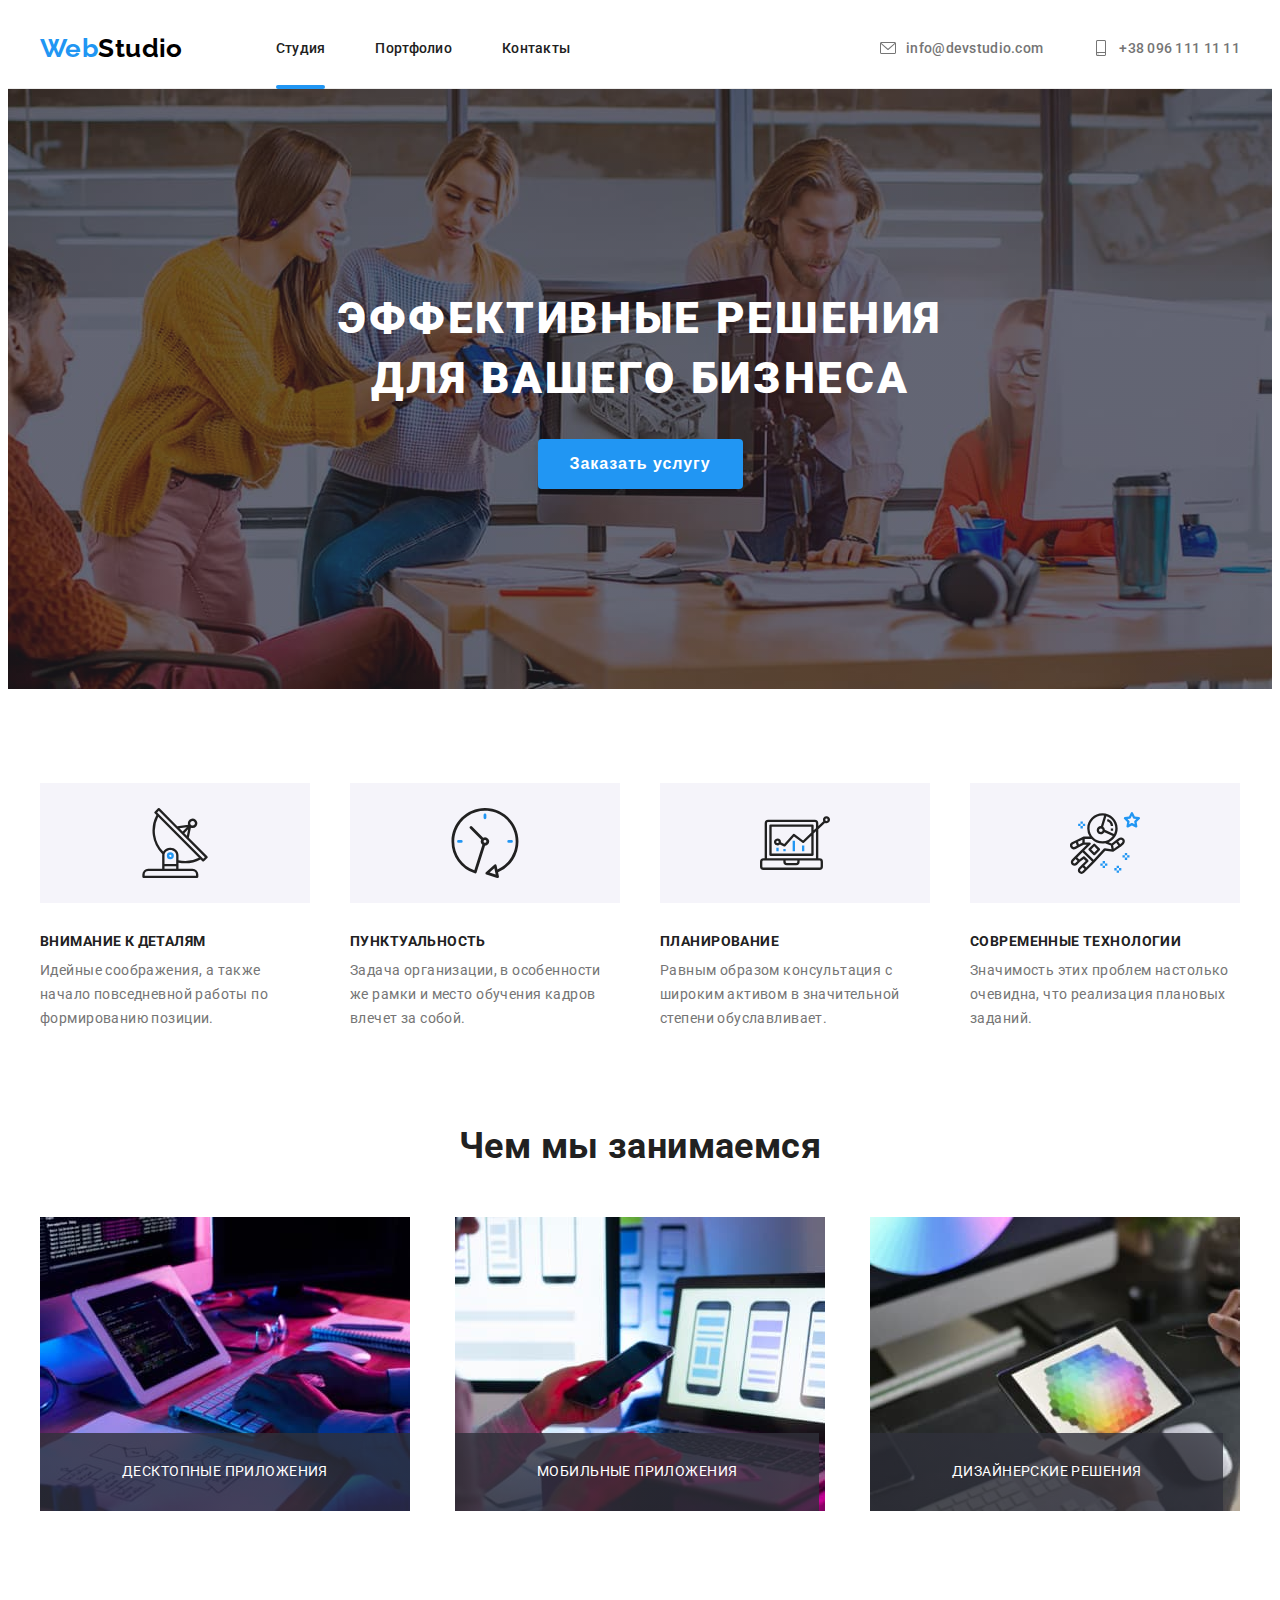
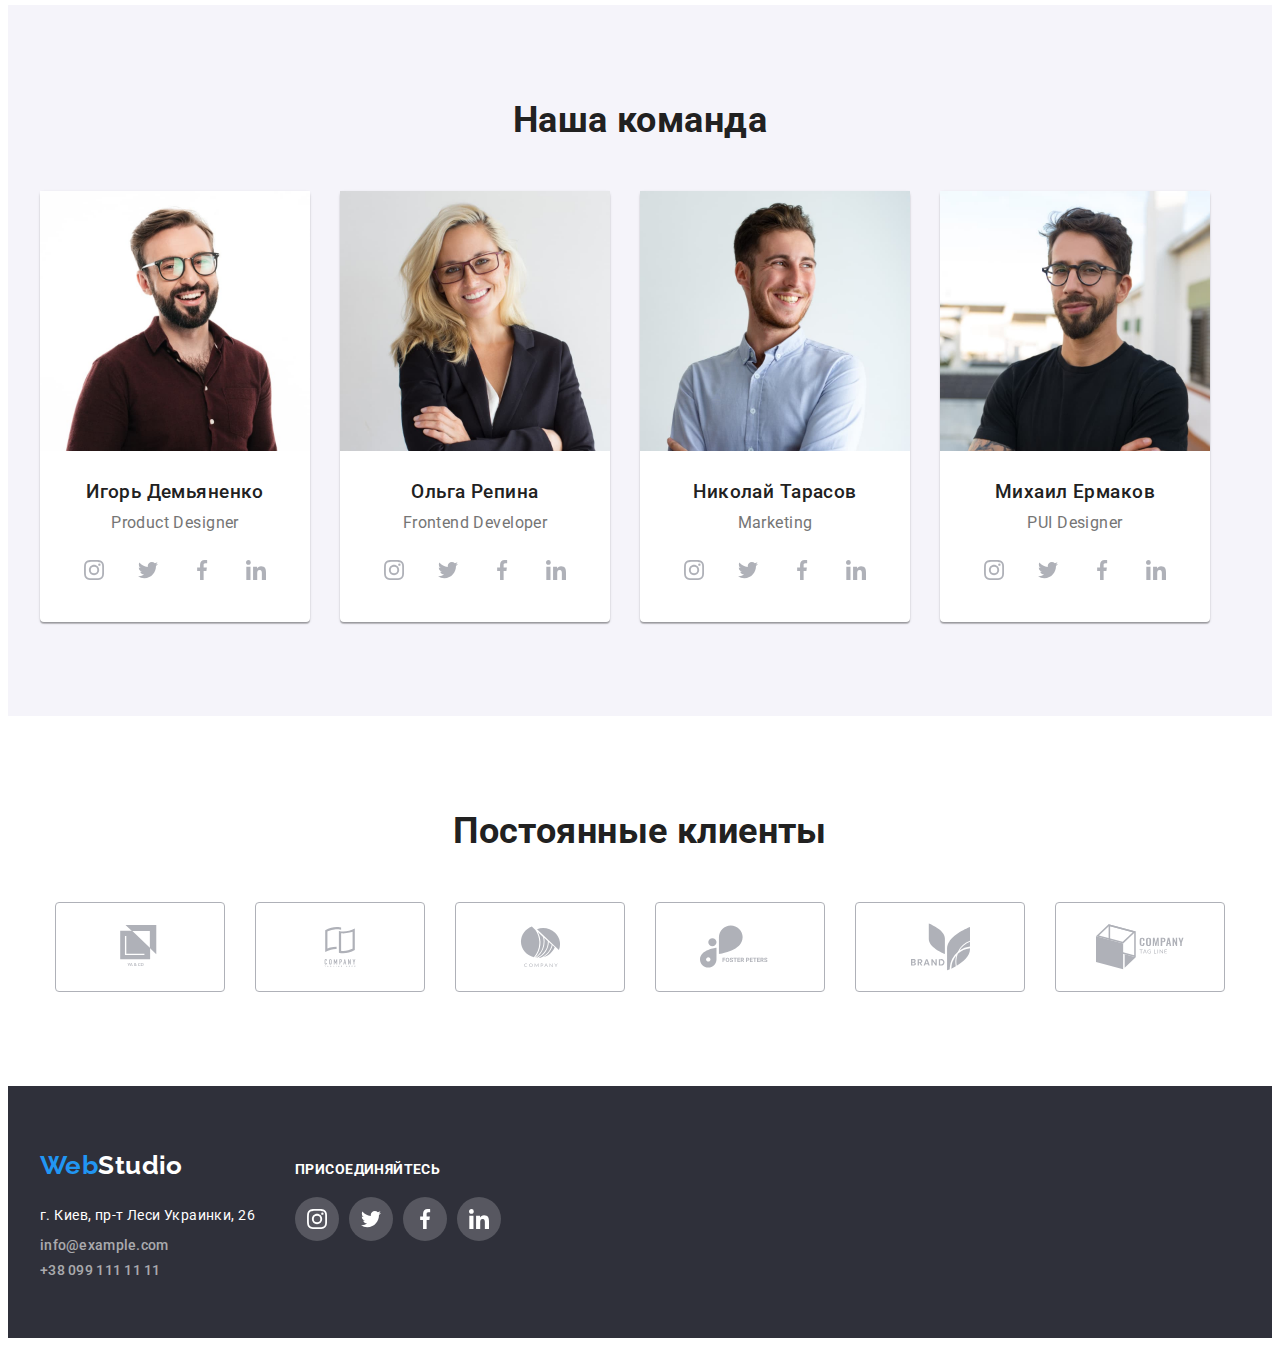
==== index.html @ acebe958 "добавление дз5" ====
<!DOCTYPE html>
<html lang="ru">
  <head>
    <meta charset="UTF-8" />
    <meta http-equiv="X-UA-Compatible" content="IE=edge" />
    <meta name="viewport" content="width=device-width, initial-scale=1.0" />
    <title>Студия</title>
    <link rel="preconnect" href="https://fonts.gstatic.com" />
    <link
      rel="stylesheet"
      href="https://cdnjs.cloudflare.com/ajax/libs/modern-normalize/1.0.0/modern-normalize.min.css"
      integrity="sha512-ISS7cAi1PEhQ8jnbJpJZMd29NlhNj4AWYyLOSp2CE/CsHxTCu+r+t0D2yoJudVrd0/8fTVPUVDzY5Tvli75u/g=="
      crossorigin="anonymous"
    />
    <link
      href="https://fonts.googleapis.com/css2?family=Raleway:wght@700&family=Roboto:wght@400;500;700;900&display=swap"
      rel="stylesheet"
    />
    <link rel="stylesheet" href="./css/styles.css" />
  </head>
  <body>
    <!--Шапка сайта-->
    <header class="header">
      <div class="container">
        <nav class="navigation">
          <a class="logo link" href="./index.html"
            ><span class="first-part-logo">Web</span
            ><span class="second-part-logo">Studio</span></a
          >
          <ul class="site-nav list-no-style">
            <li class="item">
              <a class="current link" href="./index.html">Студия</a>
            </li>
            <li class="item">
              <a class="link" href="./portfolio.html">Портфолио</a>
            </li>
            <li class="item"><a class="link" href="#">Контакты</a></li>
          </ul>
        </nav>
        <ul class="list-no-style contacts">
          <li class="item">
            <a class="link-contacts link" href="mailto:info@devstudio.com">
              <svg class="contacts-icon" width="16" height="16">
                <use href="./images/icons.svg#icon-envelope"></use>
              </svg>
              info@devstudio.com</a
            >
          </li>
          <li class="item">
            <a class="link-contacts link" href="tel:+380961111111">
              <svg class="contacts-icon" width="16" height="16">
                <use href="./images/icons.svg#icon-smartphone"></use>
              </svg>
              +38 096 111 11 11</a
            >
          </li>
        </ul>
      </div>
    </header>

    <!--Основной контент-->
    <main>
      <!--Герой-->
      <section class="hero">
        <div class="overlay">
          <h1 class="hero-title">
            Эффективные решения<br />
            для вашего бизнеса
          </h1>
          <button
            type="button"
            class="button primary btn-order"
            data-modal-open
          >
            Заказать услугу
          </button>
        </div>
      </section>

      <!--Преимущества-->
      <section class="section">
        <div class="container">
          <h2 class="section-title" hidden>Наши преимущества</h2>
          <ul class="advantage-list list-no-style">
            <li class="advantage">
              <div class="advantage-icon">
                <svg width="70" height="70">
                  <use href="./images/icons.svg#icon-antenna"></use>
                </svg>
              </div>
              <h3 class="title">Внимание к деталям</h3>
              <p>
                Идейные соображения, а также начало повседневной работы по
                формированию позиции.
              </p>
            </li>
            <li class="advantage">
              <div class="advantage-icon">
                <svg width="70" height="70">
                  <use href="./images/icons.svg#icon-clock"></use>
                </svg>
              </div>
              <h3 class="title">Пунктуальность</h3>
              <p>
                Задача организации, в особенности же рамки и место обучения
                кадров влечет за собой.
              </p>
            </li>
            <li class="advantage">
              <div class="advantage-icon">
                <svg width="70" height="70">
                  <use href="./images/icons.svg#icon-diagram"></use>
                </svg>
              </div>
              <h3 class="title">Планирование</h3>
              <p>
                Равным образом консультация с широким активом в значительной
                степени обуславливает.
              </p>
            </li>
            <li class="advantage">
              <div class="advantage-icon">
                <svg width="70" height="70">
                  <use href="./images/icons.svg#icon-astronaut"></use>
                </svg>
              </div>
              <h3 class="title">Современные технологии</h3>
              <p>
                Значимость этих проблем настолько очевидна, что реализация
                плановых заданий.
              </p>
            </li>
          </ul>
        </div>
      </section>

      <!--Род занятий-->
      <section class="section no-padding">
        <div class="container">
          <h2 class="section-title">Чем мы занимаемся</h2>
          <ul class="list-no-style work-list">
            <li class="item">
              <img
                class="work-example"
                src="./images/main/img-html.jpg"
                alt="Создание html"
                width="370"
              />
              <div class="work-label">
                <p>Десктопные приложения</p>
              </div>
            </li>
            <li class="item">
              <img
                class="work-example"
                src="./images/main/img-css.jpg"
                alt="Добавление css"
                width="370"
              />
              <div class="work-label">
                <p>Мобильные приложения</p>
              </div>
            </li>
            <li class="item">
              <img
                class="work-example"
                src="./images/main/img-design.jpg"
                alt="Подбор индивидуального дизайна"
                width="370"
              />
              <div class="work-label">
                <p>Дизайнерские решения</p>
              </div>
            </li>
          </ul>
        </div>
      </section>

      <!--Команда-->
      <section class="section team">
        <div class="container">
          <h2 class="section-title">Наша команда</h2>
          <ul class="team-list list-no-style">
            <li class="element">
              <img
                class="photo"
                src="./images/main/product-designer.jpg"
                alt="Фото Игоря Демьяненко"
                width="270"
              />
              <div class="text">
                <h3 class="title">Игорь Демьяненко</h3>
                <p class="about">Product Designer</p>
                <ul class="list-no-style social-list">
                  <li class="item">
                    <a class="social-link" href="https://instagram.com">
                      <svg class="social-icon" width="20" height="20">
                        <use href="./images/icons.svg#icon-instagram"></use>
                      </svg>
                    </a>
                  </li>
                  <li class="item">
                    <a class="social-link" href="https://twitter.com">
                      <svg class="social-icon" width="20" height="20">
                        <use href="./images/icons.svg#icon-twitter"></use>
                      </svg>
                    </a>
                  </li>
                  <li class="item">
                    <a class="social-link" href="https://facebook.com">
                      <svg class="social-icon" width="20" height="20">
                        <use href="./images/icons.svg#icon-facebook"></use>
                      </svg>
                    </a>
                  </li>
                  <li class="item">
                    <a class="social-link" href="https://linkedin.com">
                      <svg class="social-icon" width="20" height="20">
                        <use href="./images/icons.svg#icon-linkedin"></use>
                      </svg>
                    </a>
                  </li>
                </ul>
              </div>
            </li>
            <li class="element">
              <img
                class="photo"
                src="./images/main/frontend-developer.jpg"
                alt="Фото Ольги Репиной"
                width="270"
              />
              <div class="text">
                <h3 class="title">Ольга Репина</h3>
                <p class="about">Frontend Developer</p>
                <ul class="list-no-style social-list">
                  <li class="item">
                    <a class="social-link" href="https://instagram.com">
                      <svg class="social-icon" width="20" height="20">
                        <use href="./images/icons.svg#icon-instagram"></use>
                      </svg>
                    </a>
                  </li>
                  <li class="item">
                    <a class="social-link" href="https://twitter.com">
                      <svg class="social-icon" width="20" height="20">
                        <use href="./images/icons.svg#icon-twitter"></use>
                      </svg>
                    </a>
                  </li>
                  <li class="item">
                    <a class="social-link" href="https://facebook.com">
                      <svg class="social-icon" width="20" height="20">
                        <use href="./images/icons.svg#icon-facebook"></use>
                      </svg>
                    </a>
                  </li>
                  <li class="item">
                    <a class="social-link" href="https://linkedin.com">
                      <svg class="social-icon" width="20" height="20">
                        <use href="./images/icons.svg#icon-linkedin"></use>
                      </svg>
                    </a>
                  </li>
                </ul>
              </div>
            </li>
            <li class="element">
              <img
                class="photo"
                src="./images/main/marketing.jpg"
                alt="Фото Николая Тарасова"
                width="270"
              />
              <div class="text">
                <h3 class="title">Николай Тарасов</h3>
                <p class="about">Marketing</p>
                <ul class="list-no-style social-list">
                  <li class="item">
                    <a class="social-link" href="https://instagram.com">
                      <svg class="social-icon" width="20" height="20">
                        <use href="./images/icons.svg#icon-instagram"></use>
                      </svg>
                    </a>
                  </li>
                  <li class="item">
                    <a class="social-link" href="https://twitter.com">
                      <svg class="social-icon" width="20" height="20">
                        <use href="./images/icons.svg#icon-twitter"></use>
                      </svg>
                    </a>
                  </li>
                  <li class="item">
                    <a class="social-link" href="https://facebook.com">
                      <svg class="social-icon" width="20" height="20">
                        <use href="./images/icons.svg#icon-facebook"></use>
                      </svg>
                    </a>
                  </li>
                  <li class="item">
                    <a class="social-link" href="https://linkedin.com">
                      <svg class="social-icon" width="20" height="20">
                        <use href="./images/icons.svg#icon-linkedin"></use>
                      </svg>
                    </a>
                  </li>
                </ul>
              </div>
            </li>
            <li class="element">
              <img
                class="photo"
                src="./images/main/pui-designer.jpg"
                alt="Фото Михаила Ермакова"
                width="270"
              />
              <div class="text">
                <h3 class="title">Михаил Ермаков</h3>
                <p class="about">PUI Designer</p>
                <ul class="list-no-style social-list">
                  <li class="item">
                    <a class="social-link" href="https://instagram.com">
                      <svg class="social-icon" width="20" height="20">
                        <use href="./images/icons.svg#icon-instagram"></use>
                      </svg>
                    </a>
                  </li>
                  <li class="item">
                    <a class="social-link" href="https://twitter.com">
                      <svg class="social-icon" width="20" height="20">
                        <use href="./images/icons.svg#icon-twitter"></use>
                      </svg>
                    </a>
                  </li>
                  <li class="item">
                    <a class="social-link" href="https://facebook.com">
                      <svg class="social-icon" width="20" height="20">
                        <use href="./images/icons.svg#icon-facebook"></use>
                      </svg>
                    </a>
                  </li>
                  <li class="item">
                    <a class="social-link" href="https://linkedin.com">
                      <svg class="social-icon" width="20" height="20">
                        <use href="./images/icons.svg#icon-linkedin"></use>
                      </svg>
                    </a>
                  </li>
                </ul>
              </div>
            </li>
          </ul>
        </div>
      </section>

      <!-- Постоянные клиенты -->
      <section class="section">
        <div class="container">
          <h2 class="section-title">Постоянные клиенты</h2>
          <ul class="list-no-style clients-list">
            <li class="item">
              <a class="clients-link" href="#">
                <svg class="clients-icon" width="44">
                  <use href="./images/icons.svg#icon-logo-company-1"></use>
                </svg>
              </a>
            </li>
            <li class="item">
              <a class="clients-link" href="#">
                <svg class="clients-icon" width="40">
                  <use href="./images/icons.svg#icon-logo-company-2"></use>
                </svg>
              </a>
            </li>
            <li class="item">
              <a class="clients-link" href="#">
                <svg class="clients-icon" width="41">
                  <use href="./images/icons.svg#icon-logo-company-3"></use>
                </svg>
              </a>
            </li>
            <li class="item">
              <a class="clients-link" href="#">
                <svg class="clients-icon" width="80">
                  <use href="./images/icons.svg#icon-logo-company-4"></use>
                </svg>
              </a>
            </li>
            <li class="item">
              <a class="clients-link" href="#">
                <svg class="clients-icon" width="59">
                  <use href="./images/icons.svg#icon-logo-company-5"></use>
                </svg>
              </a>
            </li>
            <li class="item">
              <a class="clients-link" href="#">
                <svg class="clients-icon" width="88">
                  <use href="./images/icons.svg#icon-logo-company-6"></use>
                </svg>
              </a>
            </li>
          </ul>
        </div>
      </section>
    </main>

    <!--Подвал-->
    <footer class="footer">
      <div class="container">
        <div class="footer-left-block">
          <a class="logo link" href="./index.html"
            ><span class="first-part-logo">Web</span
            ><span class="second-part-logo">Studio</span></a
          >
          <address class="footer-address">
            <p class="item">г. Киев, пр-т Леси Украинки, 26</p>
            <a class="link-contacts link item" href="mailto:info@example.com"
              >info@example.com</a
            >
            <a class="link-contacts link item" href="tel:+380991111111"
              >+38 099 111 11 11</a
            >
          </address>
        </div>
        <div class="footer-right-block">
          <h2 class="title">Присоединяйтесь</h2>
          <ul class="list-no-style social-list">
            <li class="item">
              <a class="social-link" href="instagram.com">
                <svg class="social-icon" width="20" height="20">
                  <use href="./images/icons.svg#icon-instagram"></use>
                </svg>
              </a>
            </li>
            <li class="item">
              <a class="social-link" href="twitter.com">
                <svg class="social-icon" width="20" height="20">
                  <use href="./images/icons.svg#icon-twitter"></use>
                </svg>
              </a>
            </li>
            <li class="item">
              <a class="social-link" href="facebook.com">
                <svg class="social-icon" width="20" height="20">
                  <use href="./images/icons.svg#icon-facebook"></use>
                </svg>
              </a>
            </li>
            <li class="item">
              <a class="social-link" href="linkedin.com">
                <svg class="social-icon" width="20" height="20">
                  <use href="./images/icons.svg#icon-linkedin"></use>
                </svg>
              </a>
            </li>
          </ul>
        </div>
      </div>
    </footer>
    <div class="backdrop is-hidden" data-modal>
      <div class="modal">
        <button type="button" class="close" data-modal-close>
          <svg width="11" height="11">
            <use href="./images/icons.svg#icon-close"></use>
          </svg>
        </button>
      </div>
    </div>
    <script src="./js/modal.js"></script>
  </body>
</html>
---- css/styles.css ----
:root {
  --primary-bg-color: #ffffff;
  --secondary-bg-color: #f5f4fa;
  --bg-color-footer: #2f303a;
  --primary-text-color: #757575;
  --title-text-color: #212121;
  --accent-color: #2196f3;
  --text-color-on-dark: #ffffff;
  --header-border-color: #ececec;
  --border-color: #eeeeee;
  --card-set-gap: 30px;
  --icon-color: #afb1b8;
  --icon-background-color-footer: rgba (255, 255, 255, 0.1);
  --shadow-cards: 0px 2px 1px rgba(0, 0, 0, 0.2),
    0px 1px 1px rgba(0, 0, 0, 0.14), 0px 1px 3px rgba(0, 0, 0, 0.12);
  --shadow-cards-element: 0px 1px 1px rgba(0, 0, 0, 0.12),
    0px 4px 4px rgba(0, 0, 0, 0.06), 1px 4px 6px rgba(0, 0, 0, 0.16);
  --accent-overlay-color: rgba(33, 150, 243, 0.9);
  --shadow-button: 0px 3px 1px rgba(0, 0, 0, 0.1),
    0px 1px 2px rgba(0, 0, 0, 0.08), 0px 2px 2px rgba(0, 0, 0, 0.12);

  --shadow-button-order: 0px 4px 4px rgba(0, 0, 0, 0.15);
}

body {
  background-color: var(--primary-bg-color);
  color: var(--primary-text-color);
  font-family: Roboto, Oxygen, Ubuntu, Cantarell, 'Open Sans', 'Helvetica Neue',
    sans-serif;
  font-size: 14px;
  line-height: 1.71;
  letter-spacing: 0.03em;
}
h1,
h2,
h3,
h4,
h5,
h6,
p {
  margin-top: 0px;
  margin-bottom: 0px;
}
/* Components */

/* Container */
.container {
  width: 1200px;
  padding-left: 15px;
  padding-right: 15px;
  margin: 0 auto;
}
/* /Container */

/* LOGO */
.logo {
  font-family: Raleway;
  font-weight: 700;
  font-size: 26px;
  line-height: 1.476;
}
.first-part-logo {
  color: var(--accent-color);
}
.second-part-logo {
  color: #000000;
}
/* /LOGO */

/* LIST */
.list-no-style {
  list-style: none;
  padding: 0;
  margin: 0;
}

/* /LIST */

/* LINK */
.link {
  color: currentColor;
  text-decoration: none;
}
/* /LINK */

/* BUTTONS */
.button {
  background-color: var(--secondary-bg-color);
  color: var(--title-text-color);
  cursor: pointer;
  text-align: center;
  border: transparent;
  border-radius: 4px;
}

.primary {
  font-weight: bold;
  font-size: 16px;
  line-height: 1.875;
  /* display: flex;
    align-items: center; */
  letter-spacing: 0.06em;
  background-color: var(--accent-color);
  color: var(--text-color-on-dark);
  padding: 10px 32px;
}

.secondary {
  letter-spacing: 0.03em;
  background-color: var(--secondary-bg-color);
  color: var(--title-text-color);
  padding: 6px 22px;
}
/* /BUTTONS */

/* /Components */

/* Основной цвет текста #757575 */
/* Вторичный цвет текста черный #212121 */
/* Цвет выделения синий #2196F3 */
/* Дополнительный цвет текста белый #FFFFFF */
/* Вторичный цвет фона #F5F4FA */

/* Header */
.header {
  border-bottom: 1px solid var(--header-border-color);
}
.header .container {
  display: flex;
  align-items: center;
}
.navigation {
  display: flex;
  align-items: center;
}
.header .logo {
  margin-right: 93px;
}

.site-nav {
  display: flex;
}

.site-nav .item:not(:last-child) {
  margin-right: 50px;
}

.site-nav .link {
  padding-top: 32px;
  padding-bottom: 32px;
  display: block;
  font-weight: 500;
  font-size: 14px;
  line-height: 1.143;
  letter-spacing: 0.02em;
  color: var(--title-text-color);
  transition: color 250ms cubic-bezier(0.4, 0, 0.2, 1);
}

.site-nav .link:hover,
.site-nav .link:focus {
  color: var(--accent-color);
}
/* .site-nav .link.current {
  color: var(--accent-color);
} */

.site-nav .item {
  display: flex;
}

.current.link {
  display: flex;
  position: relative;
}

.current.link::after {
  content: '';
  position: absolute;
  bottom: -1px;
  height: 4px;
  width: 100%;
  background-color: var(--accent-color);
  border-radius: 2px;
}

.link-contacts {
  font-weight: 500;
  font-size: 14px;
  line-height: 1.143;
  letter-spacing: 0.02em;
  color: currentColor;
}

.link-contacts {
  display: flex;
  align-items: center;
  transition: color 250ms cubic-bezier(0.4, 0, 0.2, 1);
}

.contacts-icon {
  margin-right: 10px;
  fill: currentColor;
}

.link-contacts:hover,
.link-contacts:focus {
  color: var(--accent-color);
}

.header .contacts {
  margin-left: auto;
}
.header .contacts {
  display: flex;
}

.contacts .item + .item {
  margin-left: 50px;
}

.link-contacts .link {
  display: flex;
}
.contacts-icon {
  display: flex;
  flex-direction: row;
}
/* /Header */

/* Main */

/* Hero */
.hero {
  text-align: center;
}
.hero-title {
  font-weight: 900;
  font-size: 44px;
  line-height: 1.36;
  letter-spacing: 0.06em;
  text-transform: uppercase;
  color: var(--text-color-on-dark);
  margin-top: 0px;
  margin-bottom: 30px;
}

.overlay {
  background-color: var(--bg-color-footer);
  box-sizing: border-box;
  background-image: linear-gradient(
      to right,
      rgba(47, 48, 58, 0.4),
      rgba(47, 48, 58, 0.4)
    ),
    url(../images/bg-hero.jpg);
  background-repeat: no-repeat;
  background-size: cover;
  background-position: center;
  height: 600px;
  max-width: 1600px;
  margin-left: auto;
  margin-right: auto;
  padding-top: 200px;
  padding-bottom: 200px;
}
/* /Hero */

/* section */
.section {
  padding-top: 94px;
  padding-bottom: 94px;
}

.section.no-padding {
  padding-top: 0;
}
.section-title {
  font-weight: bold;
  font-size: 36px;
  line-height: 1.167;
  text-align: center;
  color: var(--title-text-color);
  margin-bottom: 50px;
}
/* /section */

/* advantage */
.advantage-list {
  display: flex;
  justify-content: space-between;
}
.advantage-list .title {
  font-weight: bold;
  font-size: 14px;
  line-height: 1.143;
  text-transform: uppercase;
  color: var(--title-text-color);
  margin-bottom: 10px;
}

.advantage {
  width: 270px;
}
.advantage:not(:last-child) {
  margin-right: 30px;
}

/* .advantage::before {

 
  min-height: 110px;

  margin-bottom: 10px;

}
*/
.advantage-icon {
  display: flex;
  background-color: var(--secondary-bg-color);
  align-items: center;
  justify-content: center;
  width: 270px;
  height: 120px;

  margin-bottom: 30px;
}

/* /advantage */

/* Work */
.work-list {
  display: flex;
  justify-content: space-between;
}

.work-list .item {
  position: relative;
}

.work-example {
  display: block;
}

.work-label {
  position: absolute;
  bottom: 0%;
  display: block;
  text-align: center;
  align-items: center;
  padding: 27px 82px;
  background-image: linear-gradient(
    to right,
    rgba(47, 48, 58, 0.8),
    rgba(47, 48, 58, 0.8)
  );
  color: var(--text-color-on-dark);
  text-transform: uppercase;
}

/* /Work */

/* Team */
.team {
  background-color: var(--secondary-bg-color);
}
.team-list {
  font-size: 16px;
  line-height: 1.188;
  text-align: center;
  display: flex;
}

.team-list .title {
  font-weight: 500;
  color: var(--title-text-color);
  margin-bottom: 10px;
}
.team-list .text {
  padding-top: 30px;
  padding-bottom: 30px;
  padding-left: 32px;
  padding-right: 32px;
}
.team-list .element {
  width: 270px;
  border-radius: 4px;
  box-shadow: var(--shadow-cards);
}
.team-list .element:not(:last-child) {
  margin-right: 30px;
}

.text .about {
  margin-bottom: 16px;
}

.social-list {
  display: flex;
  text-align: center;
}
.social-list .item {
  display: flex;
  /* height: 44px;
  width: 44px; */
  align-items: center;
  justify-content: center;
  border-radius: 50%;
}

.social-list .item:not(:last-child) {
  margin-right: 10px;
}

.social-list .social-link {
  display: flex;
  height: 44px;
  width: 44px;
  align-items: center;
  justify-content: center;
  border-radius: 50%;
  background-color: inherit;
  transition: background-color 250ms cubic-bezier(0.4, 0, 0.2, 1);
}

.social-list .social-link:hover,
.social-list .social-link:focus {
  background-color: var(--accent-color);
}

.social-icon {
  fill: var(--icon-color);
  transition: fill 250ms cubic-bezier(0.4, 0, 0.2, 1);
}

.team-list .social-link:hover .social-icon,
.team-list .social-link:focus .social-icon {
  fill: var(--text-color-on-dark);
}

/* /Team */

/* Clients */
.clients-list {
  display: flex;
  justify-content: center;
}
.clients-list .item {
  display: flex;
  border: 1px solid var(--icon-color);
  box-sizing: border-box;
  border-radius: 4px;
  width: 170px;
  height: 90px;
  transition: 250ms cubic-bezier(0.4, 0, 0.2, 1);
}

.clients-list .item:not(:last-child) {
  margin-right: 30px;
}

.clients-list .clients-link {
  display: flex;
  width: 100%;
  align-items: center;
  justify-content: center;
}

.clients-icon {
  fill: var(--icon-color);
  transition: fill 250ms cubic-bezier(0.4, 0, 0.2, 1);
}

.clients-list .clients-link:hover,
.clients-list .clients-link:focus {
  border: 1px solid var(--accent-color);
}

.clients-list .clients-link:hover .clients-icon,
.clients-list .clients-link:focus .clients-icon {
  fill: var(--accent-color);
}

/* /Clients */

/* Buttons */
.btn-order {
  font-weight: 700;
  box-shadow: var(--shadow-button-order);
}

.filters .btn:not(:last-child) {
  margin-right: 8px;
}

.btn .btn-filters {
  font-weight: 500;
  background-color: var(--secondary-bg-color);
  color: var(--title-text-color);
  box-shadow: none;
  transition: background-color 250ms cubic-bezier(0.4, 0, 0.2, 1),
    color 250ms cubic-bezier(0.4, 0, 0.2, 1),
    box-shadow 250ms cubic-bezier(0.4, 0, 0.2, 1);
}

.filters {
  display: flex;
  justify-content: center;
  margin-bottom: 50px;
}

.btn .btn-filters:hover,
.btn .btn-filters:focus {
  background-color: var(--accent-color);
  color: var(--text-color-on-dark);
  box-shadow: var(--shadow-button);
}
/* /Buttons */

/* Elements */
.element {
  background-color: var(--primary-bg-color);
}
.element .photo {
  display: block;
}
/* /Elements */

/* Cards */
.cards-list {
  font-size: 16px;
  line-height: 1.188;
  display: flex;
  flex-wrap: wrap;
  margin-left: calc(-1 * var(--card-set-gap));
  margin-top: calc(-1 * var(--card-set-gap));
}
.cards-list .element {
  flex-basis: calc(100% / 3 - 30px);
  margin-left: var(--card-set-gap);
  margin-top: var(--card-set-gap);
  transition: box-shadow 250ms cubic-bezier(0.4, 0, 0.2, 1);
}

.cards-list .element:hover {
  box-shadow: var(--shadow-cards-element);
}

.cards-list .title {
  font-weight: bold;
  font-size: 18px;
  line-height: 2;
  letter-spacing: 0.06em;
  color: var(--title-text-color);
  margin-bottom: 4px;
}
.cards-list .text {
  padding-top: 20px;
  padding-bottom: 20px;
  padding-right: 24px;
  padding-left: 24px;
  border: 1px solid var(--border-color);
  border-top: none;
}

.thumb {
  position: relative;
  overflow: hidden;
}

.overlay-cards {
  display: flex;
  position: absolute;
  opacity: 0;
  top: 0;
  left: 0;
  transform: translateY(100%);
  height: 100%;
  width: 100%;
  background-color: var(--accent-overlay-color);
  padding-left: 25px;
  padding-right: 25px;
  align-items: center;
  transition: transform 250ms cubic-bezier(0.4, 0, 0.2, 1);
}

.cards-list .element:hover .overlay-cards {
  transform: translateY(0);
  opacity: 1;
}

.overlay-text {
  color: var(--text-color-on-dark);
  font-size: 18px;
  line-height: 1.56;
  letter-spacing: 0.03em;
}

/* /Cards */

/* /Main */

/* Footer */

.footer {
  background-color: var(--bg-color-footer);
  padding-top: 60px;
  padding-bottom: 60px;
}

.footer .container {
  display: flex;
  align-items: baseline;
}

.footer-left-block {
  margin-right: 40px;
}

.footer .logo {
  display: block;
  margin-bottom: 20px;
}
.footer-address {
  font-size: 14px;
  font-style: normal;
  line-height: 1.714;
  color: var(--text-color-on-dark);

  display: flex;
  flex-direction: column;
}
.footer-address .link-contacts {
  color: rgba(255, 255, 255, 0.6);
  transition: color 250ms cubic-bezier(0.4, 0, 0.2, 1);
}

.footer-address .item:not(:last-child) {
  margin-bottom: 9px;
}

.footer-address .link-contacts:hover,
.footer-address .link-contacts:focus {
  color: var(--accent-color);
}
.footer .second-part-logo {
  color: var(--text-color-on-dark);
}

.footer-right-block {
  text-align: center;
}
.footer-right-block .title {
  color: var(--text-color-on-dark);
  color: var(--text-color-on-dark);
  font-weight: bold;
  font-size: 14px;
  line-height: 1.143;
  text-transform: uppercase;
  margin-bottom: 20px;
  text-align: left;
}

.footer-right-block .item {
  border-radius: 50%;
  background-color: rgba(255, 255, 255, 0.1);
  background-repeat: no-repeat;
  background-position: center;
  background-size: 20px;
  transition: background-color 250ms cubic-bezier(0.4, 0, 0.2, 1);
}

.footer-right-block .social-link:hover,
.footer-right-block .social-link:focus {
  background-color: var(--accent-color);
}
.footer .social-icon {
  fill: var(--text-color-on-dark);
}

/* /Footer */

/* -------------------------------------------- */

.is-hidden {
  visibility: hidden;
  opacity: 0;
  pointer-events: none;
}
/* 
.is-hidden .backdrop {
  opacity: 0;
} */

.backdrop {
  /* visibility: visible; */
  position: fixed;
  top: 0;
  bottom: 0;
  background: rgba(0, 0, 0, 0.2);
  width: 100%;
  height: 100%;
  opacity: 1;
  transition: opacity 250ms cubic-bezier(0.4, 0, 0.2, 1);
  transition: visibility 250ms cubic-bezier(0.4, 0, 0.2, 1);
}

.is-hidden .modal {
  transform: scale(0.5);
  opacity: 0;
}

.modal {
  transform: scale(1);
  transition: transform 250ms cubic-bezier(0.4, 0, 0.2, 1),
    opacity 250ms cubic-bezier(0.4, 0, 0.2, 1);
  opacity: 1;
  position: absolute;
  top: 50%;
  left: 50%;
  transform: translate(-50%, -50%);
  width: 528px;
  height: 581px;
  background-color: var(--primary-bg-color);
  box-shadow: 0px 1px 3px rgba(0, 0, 0, 0.12), 0px 1px 1px rgba(0, 0, 0, 0.14),
    0px 2px 1px rgba(0, 0, 0, 0.2);
  border-radius: 4px;
}

.close {
  position: absolute;
  top: 8px;
  right: 8px;
  display: flex;
  align-items: center;
  justify-content: center;
  height: 30px;
  width: 30px;
  background: #ffffff;
  border: 1px solid rgba(0, 0, 0, 0.1);
  box-sizing: border-box;
  border-radius: 15px;
  cursor: pointer;
}
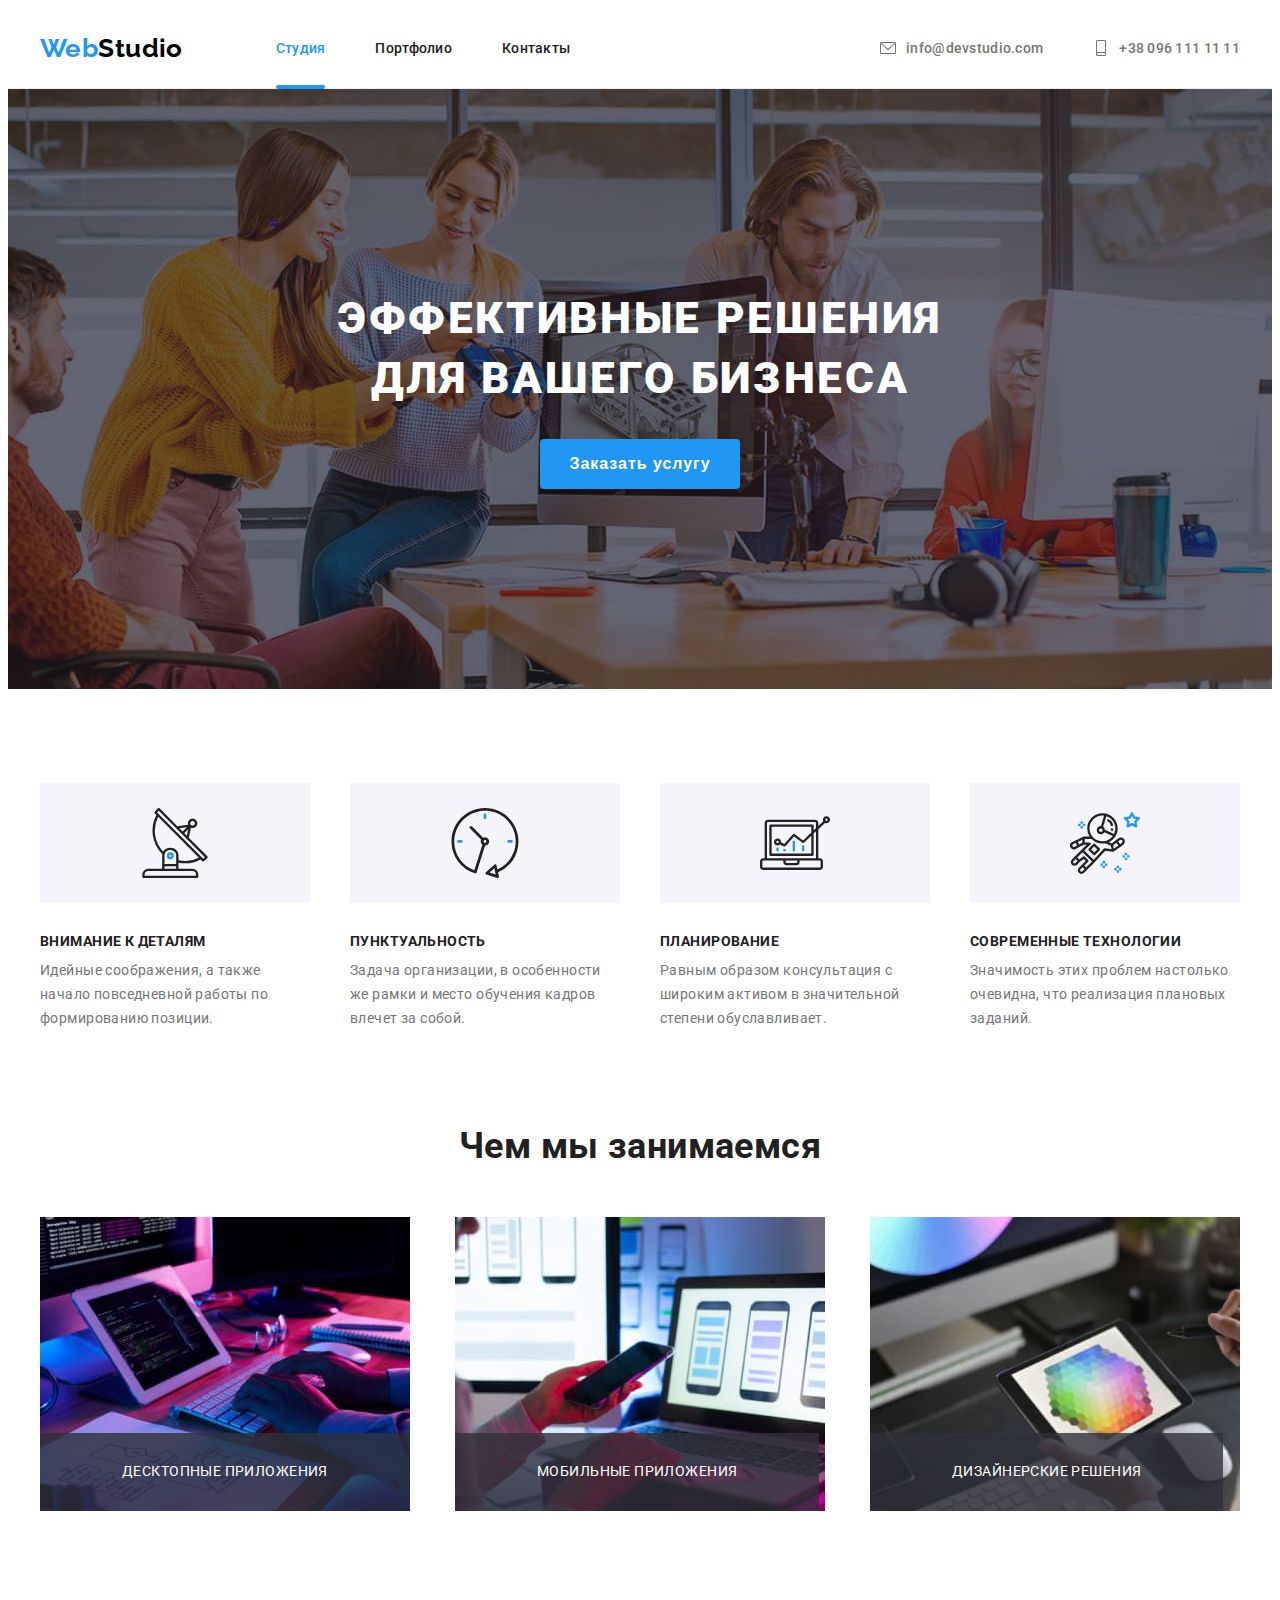
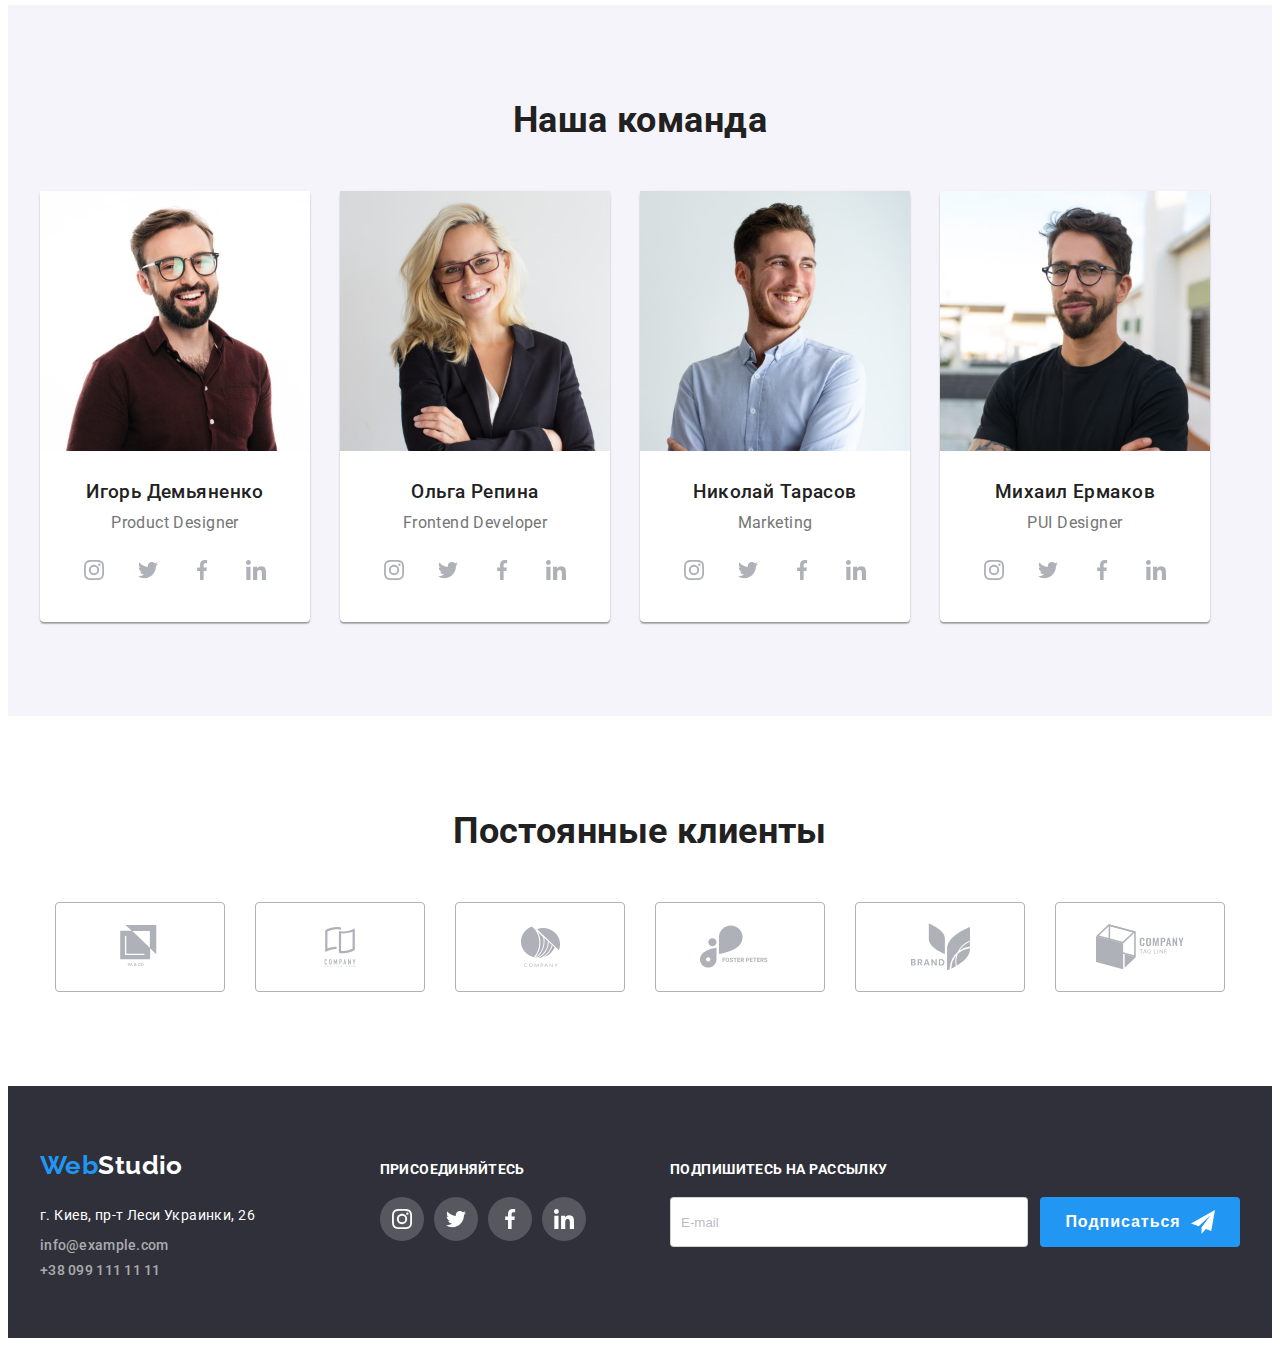
==== commit bafff51c: "доделал 6дз" ====
--- a/index.html
+++ b/index.html
@@ -69,7 +69,7 @@
           </h1>
           <button
             type="button"
-            class="button primary btn-order"
+            class="button primary btn-center"
             data-modal-open
           >
             Заказать услугу
@@ -456,12 +456,112 @@
             </li>
           </ul>
         </div>
+        <form class="js-speaker-form form-send">
+          <div class="form-field">
+            <label for="send" class="form-label title"
+              >Подпишитесь на рассылку</label
+            >
+            <input
+              type="email"
+              class="form-input"
+              name="send"
+              id="send"
+              placeholder="E-mail"
+            />
+          </div>
+  
+          <button type="submit" class="button primary">
+            <span class="btn-send-text">Подписаться</span>
+            <svg width="24" height="24">
+              <use href="./images/icons.svg#icon-send"></use>
+            </svg>
+          </button>
       </div>
+
+      </form>
     </footer>
     <div class="backdrop is-hidden" data-modal>
       <div class="modal">
+        <!-- ------------------------------- -->
+        <form class="form js-speaker-form">
+          <h1 class="form-title">Оставьте свои данные, мы вам перезвоним</h1>
+          <div class="form-field">
+            <label for="name" class="form-label">Имя</label>
+            <input class="form-input" type="text" name="name" id="name" />
+            <div class="icon-form">
+              <svg width="12" height="12">
+                <use href="./images/icons.svg#icon-person"></use>
+              </svg>
+            </div>
+          </div>
+
+          <div class="form-field">
+            <label for="tel" class="form-label">Телефон</label>
+            <input class="form-input" type="tel" name="tel" id="tel" />
+            <div class="icon-form">
+              <svg width="12" height="12">
+                <use href="./images/icons.svg#icon-phone"></use>
+              </svg>
+            </div>
+          </div>
+
+          <div class="form-field">
+            <label for="mail" class="form-label">Почта</label>
+            <input class="form-input" type="email" name="mail" id="mail" />
+            <div class="icon-form">
+              <svg width="12" height="12">
+                <use href="./images/icons.svg#icon-letter"></use>
+              </svg>
+            </div>
+          </div>
+
+          <div class="form-field">
+            <label for="comment">Комментарий</label>
+            <textarea class="form-textarea"
+              name="comment"
+              id="comment"
+              rows="8"
+              placeholder="Введите текст"
+            ></textarea>
+          </div>
+
+          <div class="form-field agree layer2">
+            <input class="agree-input" type="checkbox" name="policy" id="policy" />
+            <label class="text-label" for="policy"
+              >Соглашаюсь с рассылкой и принимаю
+              <a class="modal-link" href="#"
+                >Условия договора</a
+              ></label
+            >
+            <div class="icon-disagree">
+              <svg width="16" height="15">
+                <use href="./images/icons.svg#icon-select-place"></use>
+              </svg>
+            </div>
+
+            <div class="icon-agree">
+              <svg width="16" height="15">
+                <use href="./images/icons.svg#icon-select-place-inverse"></use>
+              </svg>
+            </div>
+
+            <div class="icon-agree">
+              <svg width="11" height="8">
+                <use href="./images/icons.svg#icon-select"></use>
+              </svg>
+            </div>
+
+          </div>
+
+          <button class="button primary btn-center" type="submit">Отправить</button>
+          
+        </form>
+        <!-- -------------------------------- -->
+
+        <!-- ------------------------------- -->
+
         <button type="button" class="close" data-modal-close>
-          <svg width="11" height="11">
+          <svg class="icon-close" width="11" height="11">
             <use href="./images/icons.svg#icon-close"></use>
           </svg>
         </button>
--- a/css/styles.css
+++ b/css/styles.css
@@ -20,6 +20,7 @@
     0px 1px 2px rgba(0, 0, 0, 0.08), 0px 2px 2px rgba(0, 0, 0, 0.12);
 
   --shadow-button-order: 0px 4px 4px rgba(0, 0, 0, 0.15);
+  --input-textarea-border: rgba(33, 33, 33, 0.2);
 }
 
 body {
@@ -102,7 +103,12 @@
   letter-spacing: 0.06em;
   background-color: var(--accent-color);
   color: var(--text-color-on-dark);
-  padding: 10px 32px;
+  /* padding: 10px 32px; */
+  justify-content: center;
+  display: flex;
+  align-items: center;
+  width: 200px;
+  height: 50px;
 }
 
 .secondary {
@@ -161,9 +167,9 @@
 .site-nav .link:focus {
   color: var(--accent-color);
 }
-/* .site-nav .link.current {
+.site-nav .link.current {
   color: var(--accent-color);
-} */
+}
 
 .site-nav .item {
   display: flex;
@@ -447,23 +453,27 @@
 }
 .clients-list .item {
   display: flex;
+  /* border: 1px solid var(--icon-color);
+  box-sizing: border-box;
+  border-radius: 4px; */
+  width: 170px;
+  height: 90px;
+  /* transition: 250ms cubic-bezier(0.4, 0, 0.2, 1); */
+}
+
+.clients-list .item:not(:last-child) {
+  margin-right: 30px;
+}
+
+.clients-list .clients-link {
+  display: flex;
+  width: 100%;
+  align-items: center;
+  justify-content: center;
   border: 1px solid var(--icon-color);
   box-sizing: border-box;
   border-radius: 4px;
-  width: 170px;
-  height: 90px;
   transition: 250ms cubic-bezier(0.4, 0, 0.2, 1);
-}
-
-.clients-list .item:not(:last-child) {
-  margin-right: 30px;
-}
-
-.clients-list .clients-link {
-  display: flex;
-  width: 100%;
-  align-items: center;
-  justify-content: center;
 }
 
 .clients-icon {
@@ -484,9 +494,11 @@
 /* /Clients */
 
 /* Buttons */
-.btn-order {
+.btn-center {
   font-weight: 700;
   box-shadow: var(--shadow-button-order);
+  margin-left: auto;
+  margin-right: auto;
 }
 
 .filters .btn:not(:last-child) {
@@ -611,6 +623,7 @@
 .footer .container {
   display: flex;
   align-items: baseline;
+  justify-content: space-between;
 }
 
 .footer-left-block {
@@ -650,9 +663,9 @@
 .footer-right-block {
   text-align: center;
 }
-.footer-right-block .title {
+.footer .title {
   color: var(--text-color-on-dark);
-  color: var(--text-color-on-dark);
+  /* color: var(--text-color-on-dark); */
   font-weight: bold;
   font-size: 14px;
   line-height: 1.143;
@@ -742,3 +755,188 @@
   border-radius: 15px;
   cursor: pointer;
 }
+
+.icon-close {
+  fill: var(--title-text-color);
+  transition: fill 250ms cubic-bezier(0.4, 0, 0.2, 1);
+}
+
+.close:hover .icon-close,
+.close:focus .icon-close {
+  fill: var(--accent-color);
+}
+
+/* ------------------------------------------- */
+
+/* FORM */
+.form-textarea {
+  resize: none;
+}
+
+.form {
+  position: relative;
+  padding: 40px;
+  width: 528px;
+  height: 581px;
+  /* outline: 1px solid tomato; */
+  margin-left: auto;
+  margin-right: auto;
+  box-sizing: border-box;
+}
+
+.form-title {
+  text-align: center;
+  font-weight: bold;
+  font-size: 20px;
+  line-height: 1.15;
+  letter-spacing: 0.03em;
+
+  color: var(--title-text-color);
+  margin: 0;
+  margin-bottom: 12px;
+}
+
+.form-field {
+  position: relative;
+  display: flex;
+  flex-direction: column;
+  margin-bottom: 10px;
+  /* outline: 1px solid tomato; */
+}
+
+.form .form-label {
+  color: var(--primary-text-color);
+}
+
+.form-field ::placeholder {
+  color: rgba(117, 117, 117, 0.5);
+}
+
+.form-field .form-input,
+.form-field .form-textarea {
+  margin: 0;
+  padding: 10px 10px;
+  border-radius: 4px;
+  border: 1px solid var(--input-textarea-border);
+  width: 448px;
+  height: 40px;
+  box-sizing: border-box;
+  outline: none;
+  transition: border 250ms cubic-bezier(0.4, 0, 0.2, 1);
+}
+
+.form-field .form-input:focus,
+.form-field .form-textarea:focus {
+  border: 1px solid var(--accent-color);
+}
+
+.form-field .form-textarea {
+  min-height: 120px;
+}
+.group {
+  margin-bottom: 20px;
+}
+
+.agree {
+  position: relative;
+  display: flex;
+  flex-direction: row;
+  align-items: center;
+  justify-content: center;
+  margin-bottom: 30px;
+  height: 24px;
+  /* z-index: 2; */
+  /* background-color: tomato; */
+}
+.layer2 {
+  z-index: 1;
+}
+
+/* .agree-input {
+  opacity: 0;
+} */
+
+.icon-disagree,
+.icon-agree {
+  position: absolute;
+  display: flex;
+  align-items: center;
+  justify-content: center;
+  top: 5px;
+  left: 12px;
+  height: 15px;
+  width: 16px;
+  pointer-events: none;
+}
+
+.icon-agree {
+  opacity: 0;
+}
+
+.agree-input:checked ~ .icon-disagree {
+  opacity: 0;
+}
+
+.agree-input:checked ~ .icon-agree {
+  opacity: 1;
+}
+
+.agree .text-label {
+  font-size: 14px;
+  line-height: 1.71;
+  letter-spacing: 0.03em;
+
+  color: var(--primary-text-color);
+
+  margin-left: 7px;
+}
+
+.form-field .icon-form {
+  position: absolute;
+  left: 12px;
+  bottom: 11px;
+  fill: var(--title-text-color);
+  width: 18px;
+  height: 18px;
+  transition: fill 250ms cubic-bezier(0.4, 0, 0.2, 1);
+  /* background-color: aquamarine; */
+}
+
+.form-field .form-input:focus + .icon-form {
+  fill: var(--accent-color);
+}
+
+.modal-link {
+  color: var(--accent-color);
+}
+
+.form-send .form-input {
+  width: 358px;
+  height: 50px;
+}
+
+.form-send {
+  position: relative;
+  display: flex;
+  align-items: flex-end;
+  width: 570px;
+  height: 86px;
+  /* outline: 1px solid tomato; */
+  box-sizing: border-box;
+}
+
+.form-send .form-field {
+  margin-right: 12px;
+  margin-bottom: 0;
+  /* 
+  position: relative;
+  display: flex;
+  flex-direction: column;
+  margin-bottom: 10px; */
+}
+
+.btn-send-text {
+  margin-right: 10px;
+}
+
+/* ------------------------------------------- */
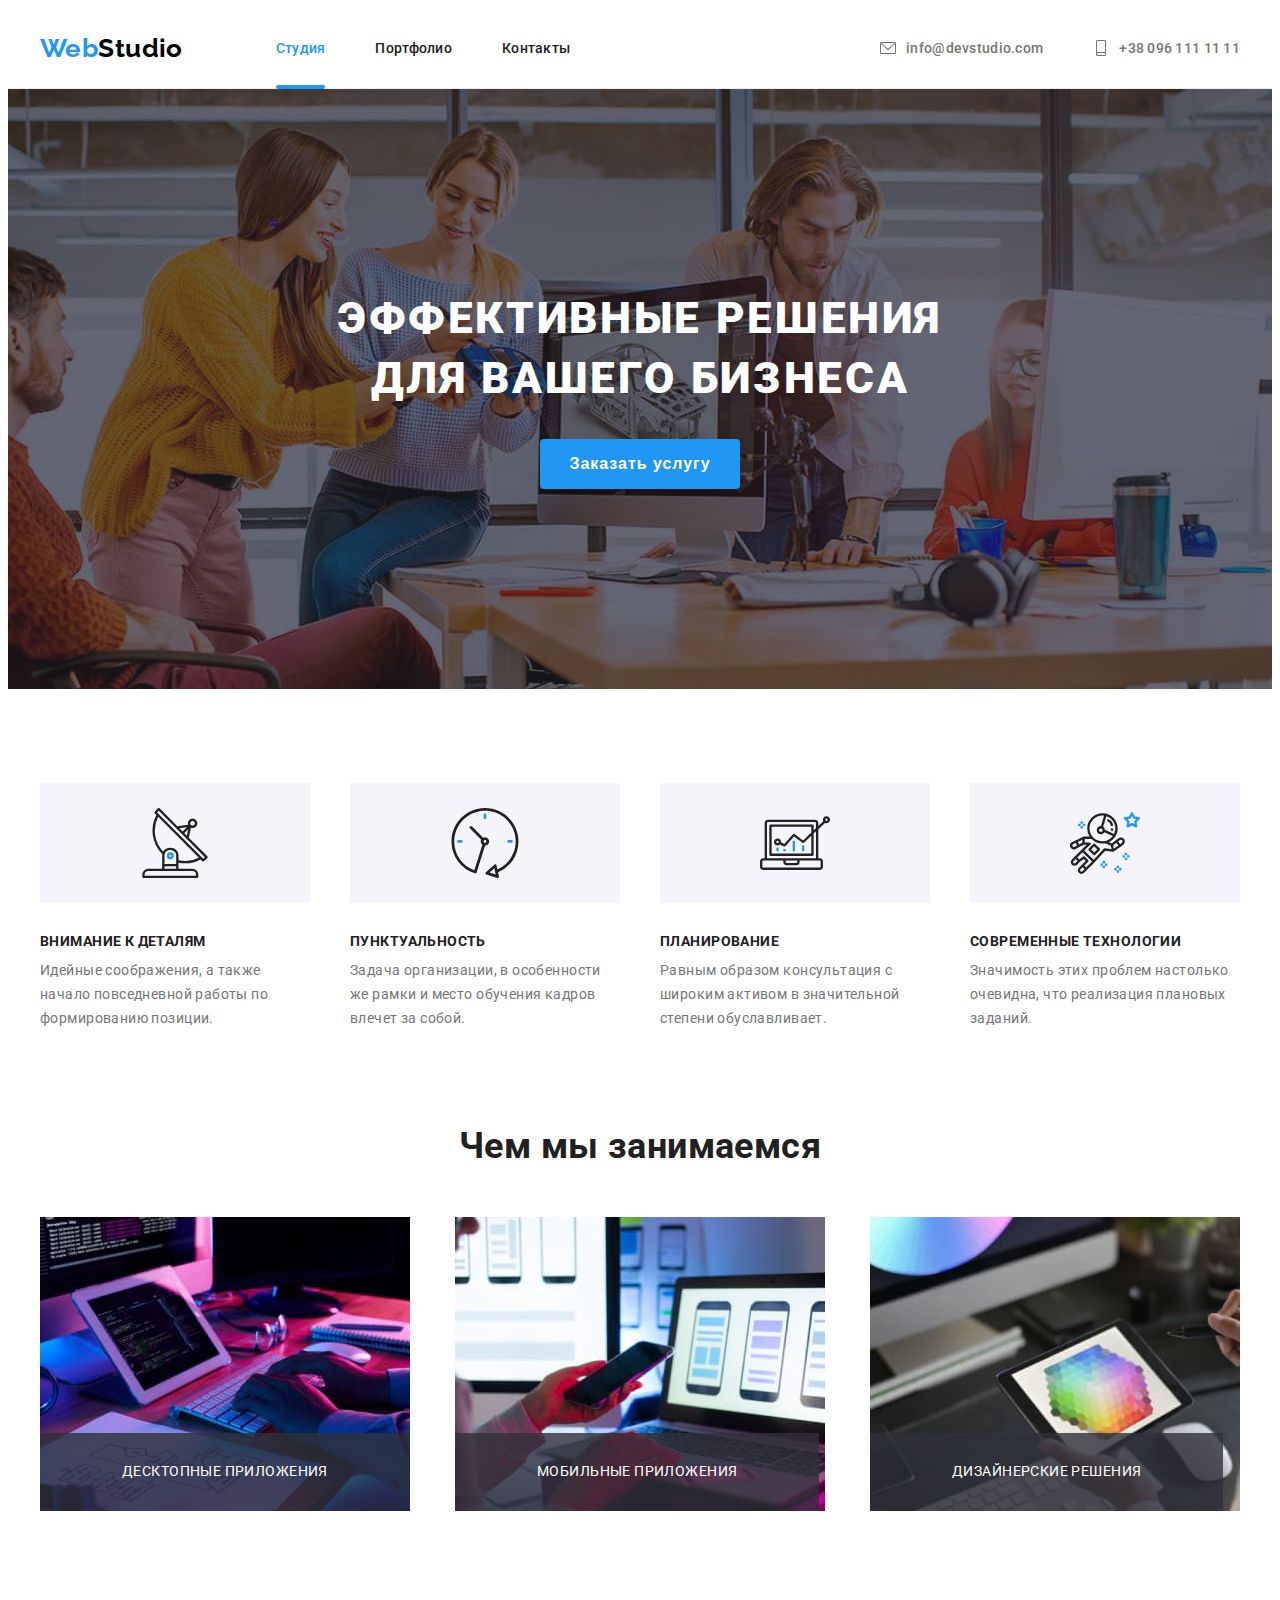
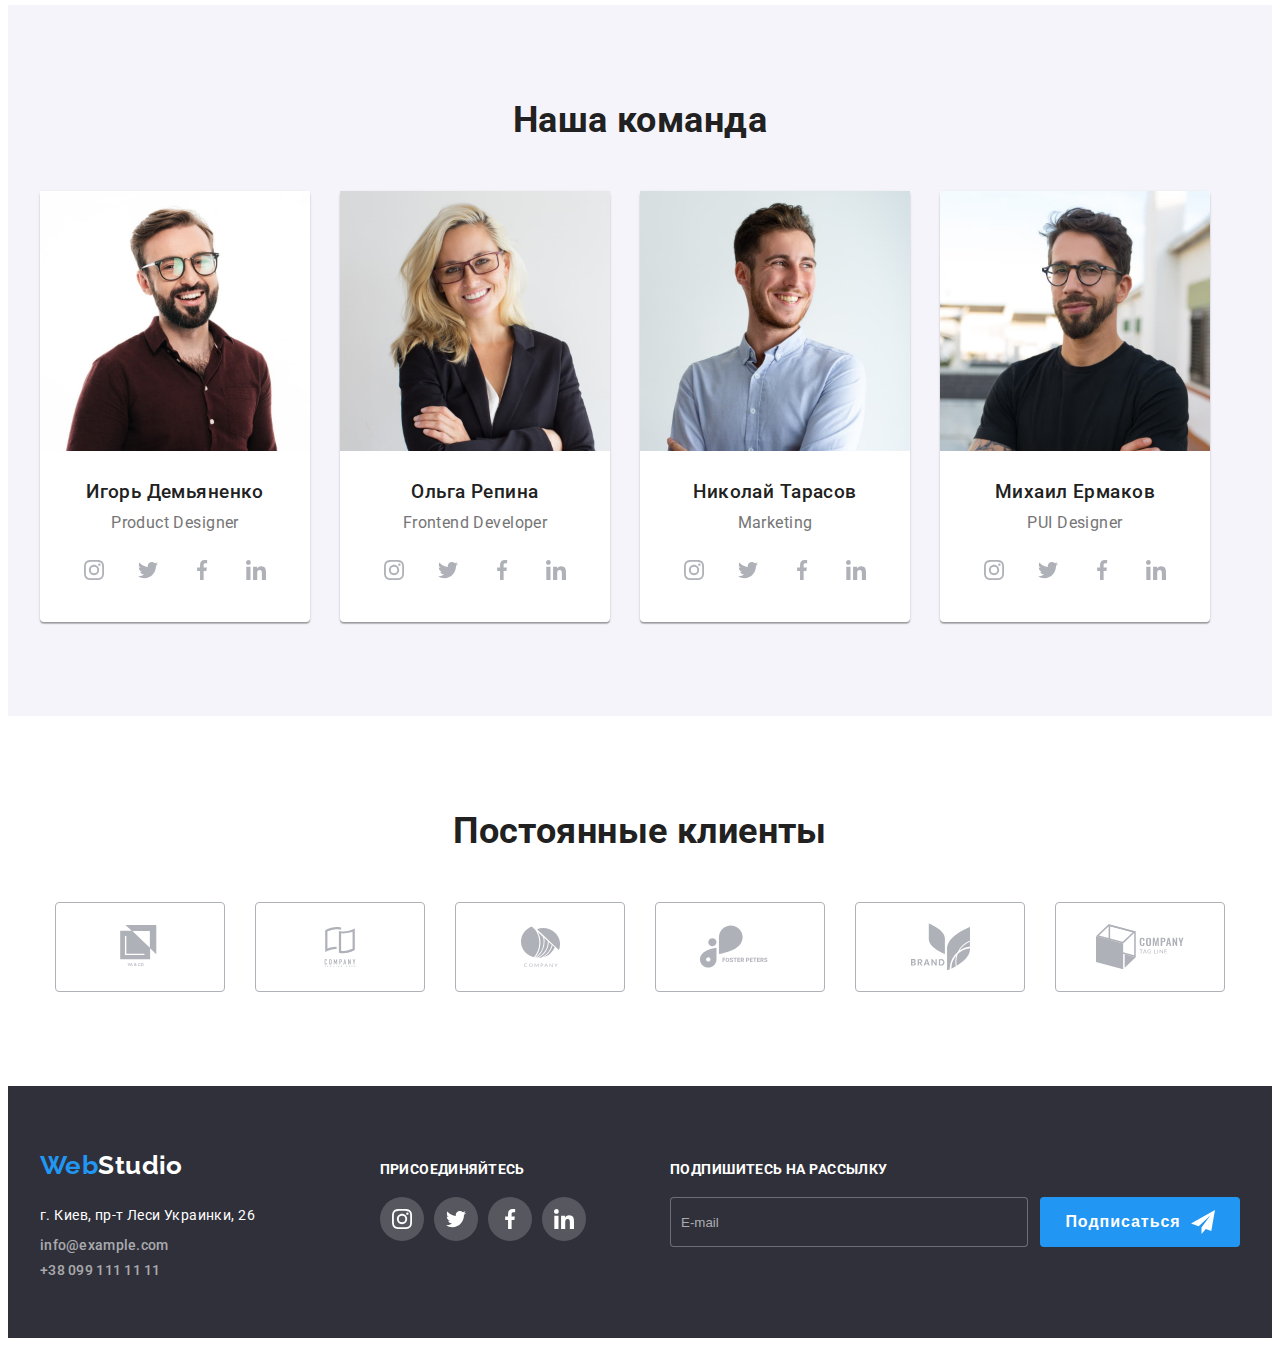
==== commit 3cd0c751: "Правки после ментора" ====
--- a/index.html
+++ b/index.html
@@ -469,22 +469,19 @@
               placeholder="E-mail"
             />
           </div>
-  
           <button type="submit" class="button primary">
             <span class="btn-send-text">Подписаться</span>
             <svg width="24" height="24">
               <use href="./images/icons.svg#icon-send"></use>
             </svg>
           </button>
+        </form>
       </div>
-
-      </form>
     </footer>
     <div class="backdrop is-hidden" data-modal>
       <div class="modal">
-        <!-- ------------------------------- -->
         <form class="form js-speaker-form">
-          <h1 class="form-title">Оставьте свои данные, мы вам перезвоним</h1>
+          <h2 class="form-title">Оставьте свои данные, мы вам перезвоним</h2>
           <div class="form-field">
             <label for="name" class="form-label">Имя</label>
             <input class="form-input" type="text" name="name" id="name" />
@@ -517,7 +514,8 @@
 
           <div class="form-field">
             <label for="comment">Комментарий</label>
-            <textarea class="form-textarea"
+            <textarea
+              class="form-textarea"
               name="comment"
               id="comment"
               rows="8"
@@ -525,13 +523,16 @@
             ></textarea>
           </div>
 
-          <div class="form-field agree layer2">
-            <input class="agree-input" type="checkbox" name="policy" id="policy" />
+          <div class="form-field agree">
+            <input
+              class="agree-input"
+              type="checkbox"
+              name="policy"
+              id="policy"
+            />
             <label class="text-label" for="policy"
               >Соглашаюсь с рассылкой и принимаю
-              <a class="modal-link" href="#"
-                >Условия договора</a
-              ></label
+              <a class="modal-link" href="#">Условия договора</a></label
             >
             <div class="icon-disagree">
               <svg width="16" height="15">
@@ -550,15 +551,12 @@
                 <use href="./images/icons.svg#icon-select"></use>
               </svg>
             </div>
-
           </div>
 
-          <button class="button primary btn-center" type="submit">Отправить</button>
-          
+          <button class="button primary btn-center" type="submit">
+            Отправить
+          </button>
         </form>
-        <!-- -------------------------------- -->
-
-        <!-- ------------------------------- -->
 
         <button type="button" class="close" data-modal-close>
           <svg class="icon-close" width="11" height="11">
--- a/css/styles.css
+++ b/css/styles.css
@@ -825,6 +825,12 @@
   transition: border 250ms cubic-bezier(0.4, 0, 0.2, 1);
 }
 
+.form .form-input[type='text'],
+.form .form-input[type='tel'],
+.form .form-input[type='email'] {
+  padding-left: 42px;
+}
+
 .form-field .form-input:focus,
 .form-field .form-textarea:focus {
   border: 1px solid var(--accent-color);
@@ -852,9 +858,9 @@
   z-index: 1;
 }
 
-/* .agree-input {
+.agree-input {
   opacity: 0;
-} */
+}
 
 .icon-disagree,
 .icon-agree {
@@ -863,6 +869,7 @@
   align-items: center;
   justify-content: center;
   top: 5px;
+  /* left: 2px; */
   left: 12px;
   height: 15px;
   width: 16px;
@@ -925,6 +932,14 @@
   box-sizing: border-box;
 }
 
+.form-send .form-input {
+  background-color: var(--bg-color-footer);
+  border: 1px solid rgba(255, 255, 255, 0.3);
+  /* box-sizing: border-box;
+  filter: drop-shadow(0px 4px 4px rgba(0, 0, 0, 0.15));
+  border-radius: 4px; */
+}
+
 .form-send .form-field {
   margin-right: 12px;
   margin-bottom: 0;
@@ -939,4 +954,8 @@
   margin-right: 10px;
 }
 
+.form-send .form-input::placeholder {
+  color: rgba(255, 255, 255, 0.6);
+}
+
 /* ------------------------------------------- */
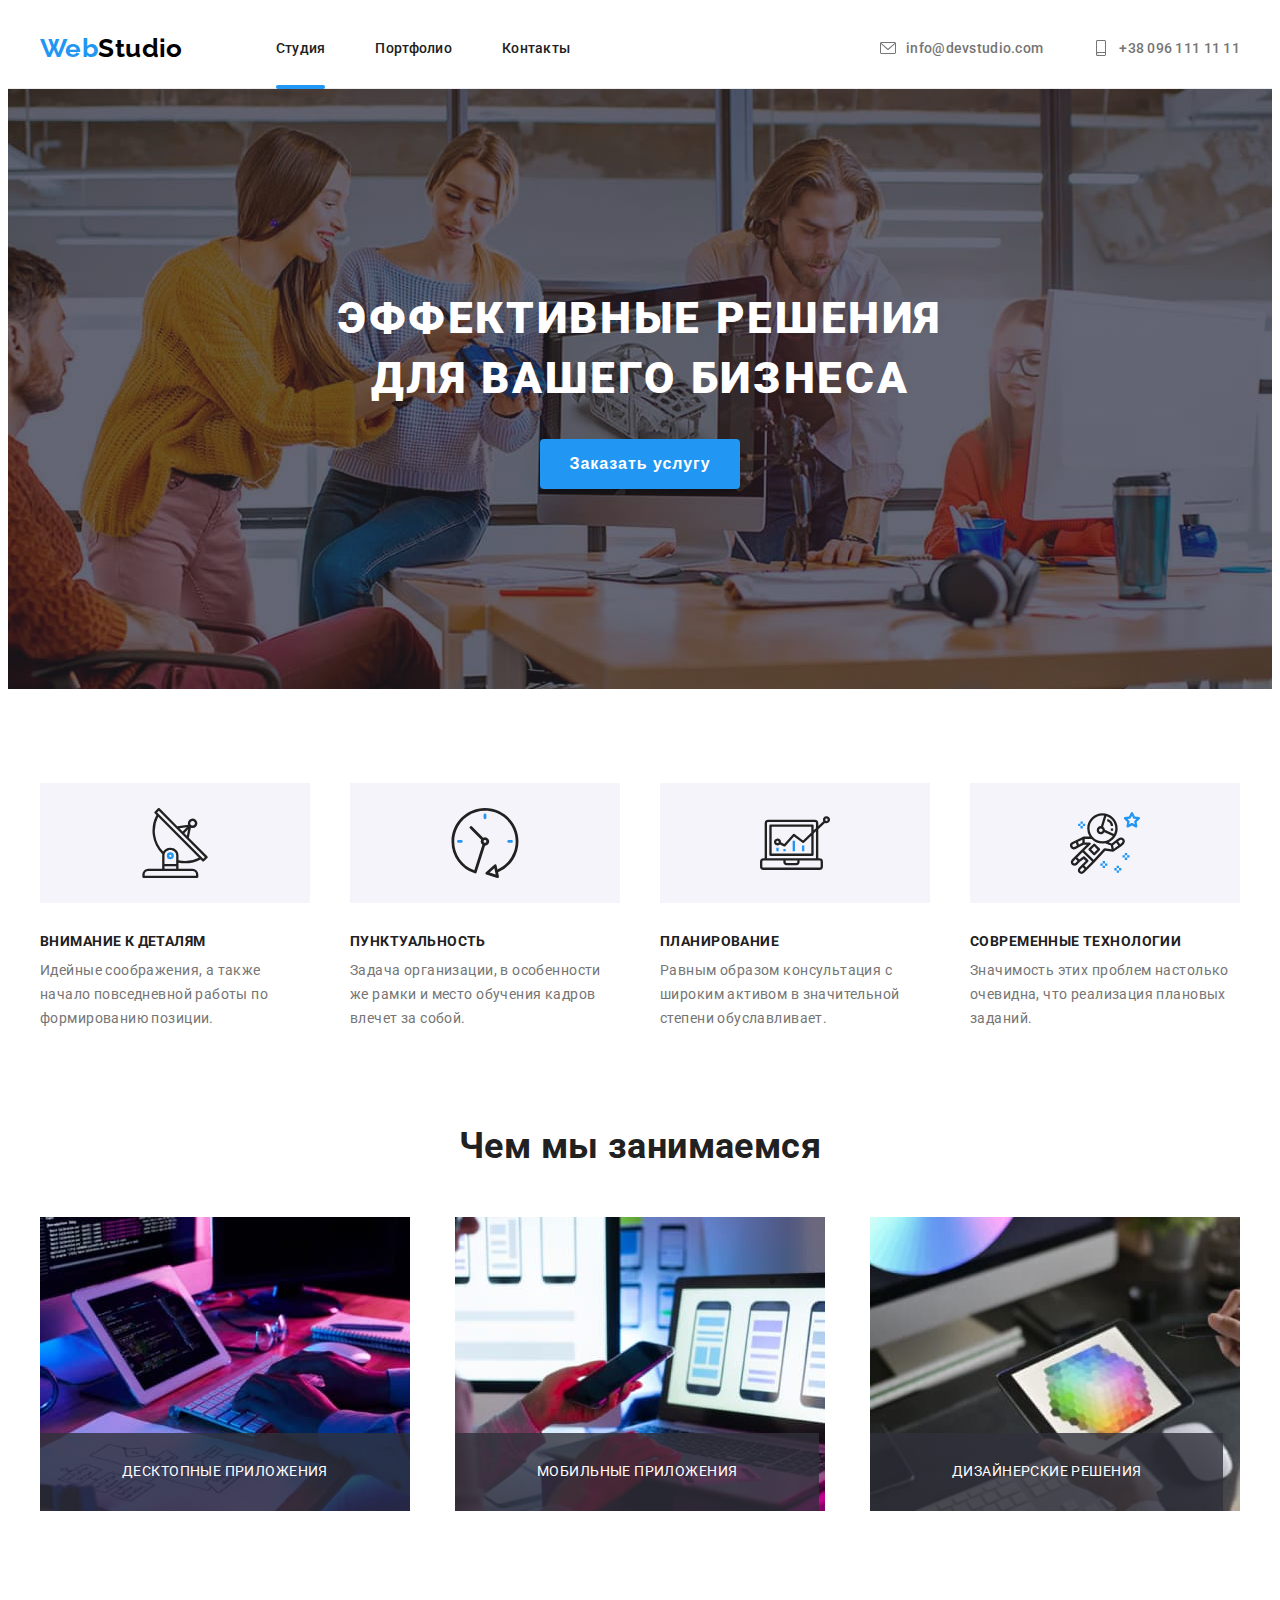
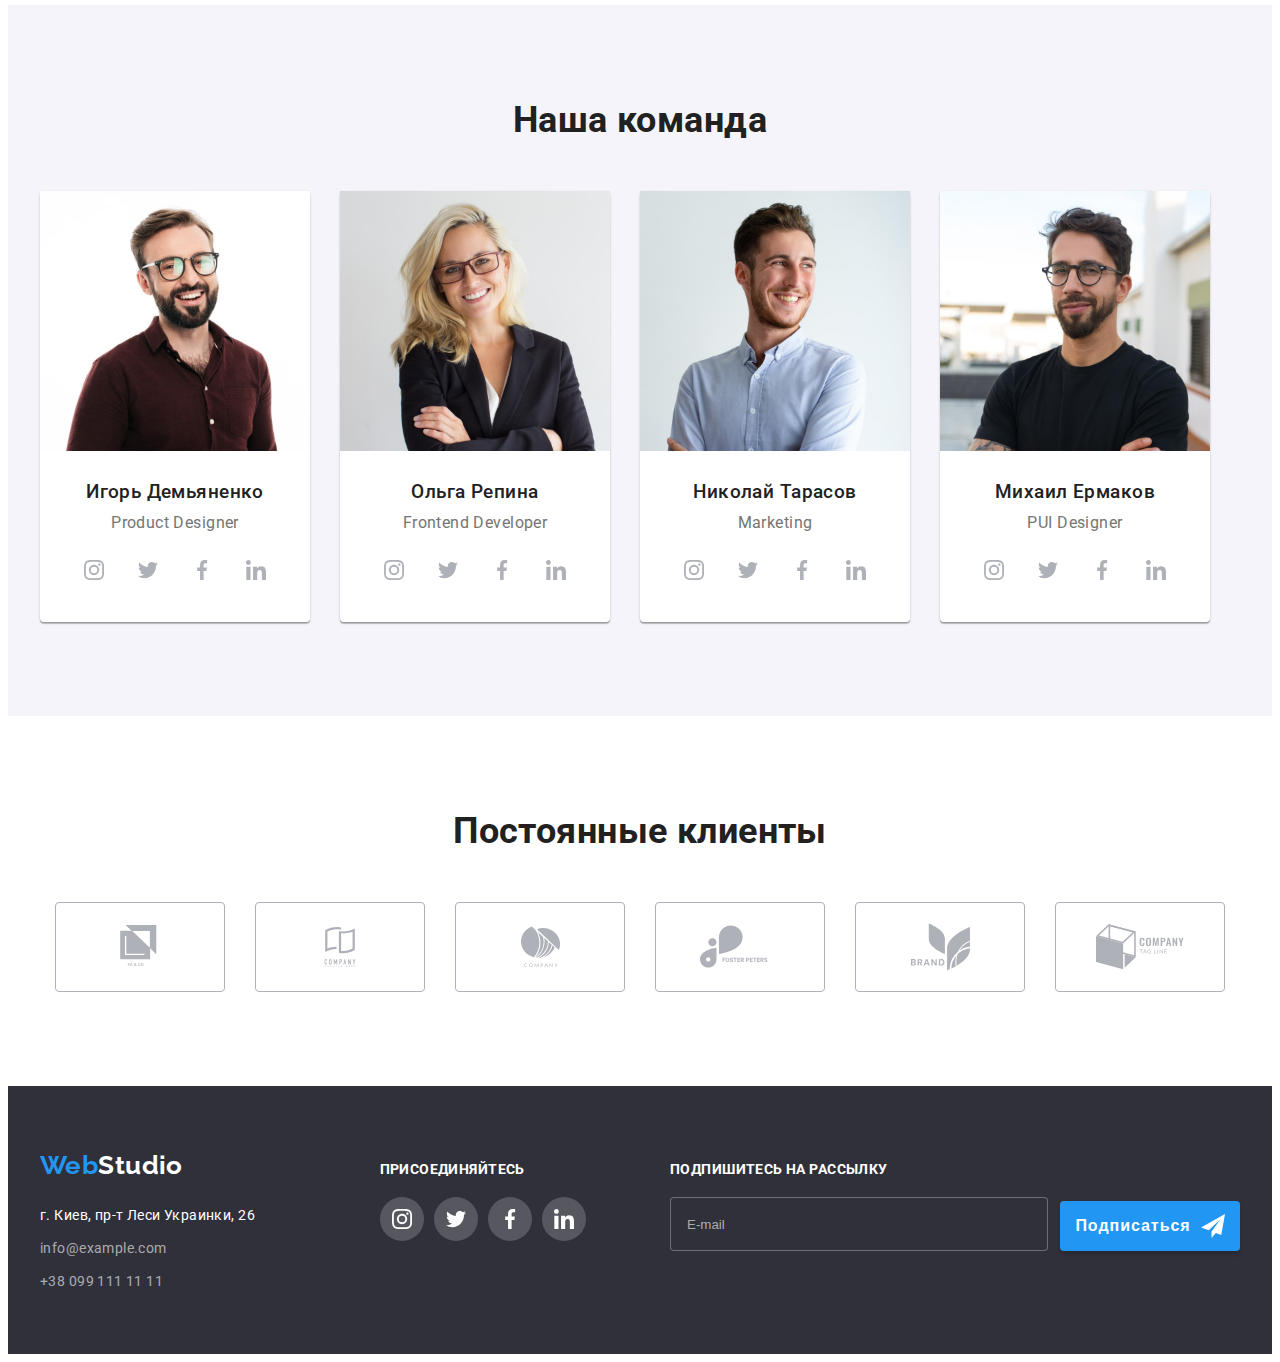
==== commit dc9c250f: "БЭМ" ====
--- a/index.html
+++ b/index.html
@@ -21,34 +21,43 @@
   <body>
     <!--Шапка сайта-->
     <header class="header">
-      <div class="container">
+      <div class="header__container container">
         <nav class="navigation">
-          <a class="logo link" href="./index.html"
-            ><span class="first-part-logo">Web</span
-            ><span class="second-part-logo">Studio</span></a
+          <a class="header__logo logo link" href="./index.html"
+            ><span class="logo__first-part">Web</span
+            ><span class="logo__second-part">Studio</span></a
           >
           <ul class="site-nav list-no-style">
-            <li class="item">
-              <a class="current link" href="./index.html">Студия</a>
-            </li>
-            <li class="item">
-              <a class="link" href="./portfolio.html">Портфолио</a>
-            </li>
-            <li class="item"><a class="link" href="#">Контакты</a></li>
+            <li class="site-nav__item">
+              <a class="site-nav__link link--current link" href="./index.html"
+                >Студия</a
+              >
+            </li>
+            <li class="site-nav__item">
+              <a class="site-nav__link link" href="./portfolio.html"
+                >Портфолио</a
+              >
+            </li>
+            <li class="site-nav__item">
+              <a class="site-nav__link link" href="#">Контакты</a>
+            </li>
           </ul>
         </nav>
-        <ul class="list-no-style contacts">
-          <li class="item">
-            <a class="link-contacts link" href="mailto:info@devstudio.com">
-              <svg class="contacts-icon" width="16" height="16">
+        <ul class="list-no-style contacts-list">
+          <li class="contacts-list__item">
+            <a
+              class="contacts-list__link link"
+              href="mailto:info@devstudio.com"
+            >
+              <svg class="contacts-list__icon" width="16" height="16">
                 <use href="./images/icons.svg#icon-envelope"></use>
               </svg>
               info@devstudio.com</a
             >
           </li>
-          <li class="item">
-            <a class="link-contacts link" href="tel:+380961111111">
-              <svg class="contacts-icon" width="16" height="16">
+          <li class="contacts-list__item">
+            <a class="contacts-list__link link" href="tel:+380961111111">
+              <svg class="contacts-list__icon" width="16" height="16">
                 <use href="./images/icons.svg#icon-smartphone"></use>
               </svg>
               +38 096 111 11 11</a
@@ -63,13 +72,13 @@
       <!--Герой-->
       <section class="hero">
         <div class="overlay">
-          <h1 class="hero-title">
+          <h1 class="hero__title">
             Эффективные решения<br />
             для вашего бизнеса
           </h1>
           <button
             type="button"
-            class="button primary btn-center"
+            class="button button--primary button--primary--center"
             data-modal-open
           >
             Заказать услугу
@@ -80,51 +89,51 @@
       <!--Преимущества-->
       <section class="section">
         <div class="container">
-          <h2 class="section-title" hidden>Наши преимущества</h2>
+          <h2 class="section__title" hidden>Наши преимущества</h2>
           <ul class="advantage-list list-no-style">
-            <li class="advantage">
-              <div class="advantage-icon">
+            <li class="advantage-list__item">
+              <div class="advantage-list__icon">
                 <svg width="70" height="70">
                   <use href="./images/icons.svg#icon-antenna"></use>
                 </svg>
               </div>
-              <h3 class="title">Внимание к деталям</h3>
+              <h3 class="advantage-list__title">Внимание к деталям</h3>
               <p>
                 Идейные соображения, а также начало повседневной работы по
                 формированию позиции.
               </p>
             </li>
-            <li class="advantage">
-              <div class="advantage-icon">
+            <li class="advantage-list__item">
+              <div class="advantage-list__icon">
                 <svg width="70" height="70">
                   <use href="./images/icons.svg#icon-clock"></use>
                 </svg>
               </div>
-              <h3 class="title">Пунктуальность</h3>
+              <h3 class="advantage-list__title">Пунктуальность</h3>
               <p>
                 Задача организации, в особенности же рамки и место обучения
                 кадров влечет за собой.
               </p>
             </li>
-            <li class="advantage">
-              <div class="advantage-icon">
+            <li class="advantage-list__item">
+              <div class="advantage-list__icon">
                 <svg width="70" height="70">
                   <use href="./images/icons.svg#icon-diagram"></use>
                 </svg>
               </div>
-              <h3 class="title">Планирование</h3>
+              <h3 class="advantage-list__title">Планирование</h3>
               <p>
                 Равным образом консультация с широким активом в значительной
                 степени обуславливает.
               </p>
             </li>
-            <li class="advantage">
-              <div class="advantage-icon">
+            <li class="advantage-list__item">
+              <div class="advantage-list__icon">
                 <svg width="70" height="70">
                   <use href="./images/icons.svg#icon-astronaut"></use>
                 </svg>
               </div>
-              <h3 class="title">Современные технологии</h3>
+              <h3 class="advantage-list__title">Современные технологии</h3>
               <p>
                 Значимость этих проблем настолько очевидна, что реализация
                 плановых заданий.
@@ -134,41 +143,41 @@
         </div>
       </section>
 
-      <!--Род занятий-->
-      <section class="section no-padding">
+      <!--WORK-->
+      <section class="section section--no-padding">
         <div class="container">
-          <h2 class="section-title">Чем мы занимаемся</h2>
+          <h2 class="section__title">Чем мы занимаемся</h2>
           <ul class="list-no-style work-list">
-            <li class="item">
-              <img
-                class="work-example"
+            <li class="work-list__item">
+              <img
+                class="work-list__example"
                 src="./images/main/img-html.jpg"
                 alt="Создание html"
                 width="370"
               />
-              <div class="work-label">
+              <div class="work-list__label">
                 <p>Десктопные приложения</p>
               </div>
             </li>
-            <li class="item">
-              <img
-                class="work-example"
+            <li class="work-list__item">
+              <img
+                class="work-list__example"
                 src="./images/main/img-css.jpg"
                 alt="Добавление css"
                 width="370"
               />
-              <div class="work-label">
+              <div class="work-list__label">
                 <p>Мобильные приложения</p>
               </div>
             </li>
-            <li class="item">
-              <img
-                class="work-example"
+            <li class="work-list__item">
+              <img
+                class="work-list__example"
                 src="./images/main/img-design.jpg"
                 alt="Подбор индивидуального дизайна"
                 width="370"
               />
-              <div class="work-label">
+              <div class="work-list__label">
                 <p>Дизайнерские решения</p>
               </div>
             </li>
@@ -179,43 +188,43 @@
       <!--Команда-->
       <section class="section team">
         <div class="container">
-          <h2 class="section-title">Наша команда</h2>
+          <h2 class="section__title">Наша команда</h2>
           <ul class="team-list list-no-style">
-            <li class="element">
-              <img
-                class="photo"
+            <li class="team-list__item">
+              <img
+                class="team-list__photo"
                 src="./images/main/product-designer.jpg"
                 alt="Фото Игоря Демьяненко"
                 width="270"
               />
-              <div class="text">
-                <h3 class="title">Игорь Демьяненко</h3>
-                <p class="about">Product Designer</p>
+              <div class="team-list__text">
+                <h3 class="team-list__title title">Игорь Демьяненко</h3>
+                <p class="team-list__about">Product Designer</p>
                 <ul class="list-no-style social-list">
-                  <li class="item">
-                    <a class="social-link" href="https://instagram.com">
-                      <svg class="social-icon" width="20" height="20">
+                  <li class="social-list__item">
+                    <a class="social-list__link" href="https://instagram.com">
+                      <svg class="social-list__icon" width="20" height="20">
                         <use href="./images/icons.svg#icon-instagram"></use>
                       </svg>
                     </a>
                   </li>
-                  <li class="item">
-                    <a class="social-link" href="https://twitter.com">
-                      <svg class="social-icon" width="20" height="20">
+                  <li class="social-list__item">
+                    <a class="social-list__link" href="https://twitter.com">
+                      <svg class="social-list__icon" width="20" height="20">
                         <use href="./images/icons.svg#icon-twitter"></use>
                       </svg>
                     </a>
                   </li>
-                  <li class="item">
-                    <a class="social-link" href="https://facebook.com">
-                      <svg class="social-icon" width="20" height="20">
+                  <li class="social-list__item">
+                    <a class="social-list__link" href="https://facebook.com">
+                      <svg class="social-list__icon" width="20" height="20">
                         <use href="./images/icons.svg#icon-facebook"></use>
                       </svg>
                     </a>
                   </li>
-                  <li class="item">
-                    <a class="social-link" href="https://linkedin.com">
-                      <svg class="social-icon" width="20" height="20">
+                  <li class="social-list__item">
+                    <a class="social-list__link" href="https://linkedin.com">
+                      <svg class="social-list__icon" width="20" height="20">
                         <use href="./images/icons.svg#icon-linkedin"></use>
                       </svg>
                     </a>
@@ -223,41 +232,41 @@
                 </ul>
               </div>
             </li>
-            <li class="element">
-              <img
-                class="photo"
+            <li class="team-list__item">
+              <img
+                class="team-list__photo"
                 src="./images/main/frontend-developer.jpg"
                 alt="Фото Ольги Репиной"
                 width="270"
               />
-              <div class="text">
-                <h3 class="title">Ольга Репина</h3>
-                <p class="about">Frontend Developer</p>
+              <div class="team-list__text">
+                <h3 class="team-list__title title">Ольга Репина</h3>
+                <p class="team-list__about">Frontend Developer</p>
                 <ul class="list-no-style social-list">
-                  <li class="item">
-                    <a class="social-link" href="https://instagram.com">
-                      <svg class="social-icon" width="20" height="20">
+                  <li class="social-list__item">
+                    <a class="social-list__link" href="https://instagram.com">
+                      <svg class="social-list__icon" width="20" height="20">
                         <use href="./images/icons.svg#icon-instagram"></use>
                       </svg>
                     </a>
                   </li>
-                  <li class="item">
-                    <a class="social-link" href="https://twitter.com">
-                      <svg class="social-icon" width="20" height="20">
+                  <li class="social-list__item">
+                    <a class="social-list__link" href="https://twitter.com">
+                      <svg class="social-list__icon" width="20" height="20">
                         <use href="./images/icons.svg#icon-twitter"></use>
                       </svg>
                     </a>
                   </li>
-                  <li class="item">
-                    <a class="social-link" href="https://facebook.com">
-                      <svg class="social-icon" width="20" height="20">
+                  <li class="social-list__item">
+                    <a class="social-list__link" href="https://facebook.com">
+                      <svg class="social-list__icon" width="20" height="20">
                         <use href="./images/icons.svg#icon-facebook"></use>
                       </svg>
                     </a>
                   </li>
-                  <li class="item">
-                    <a class="social-link" href="https://linkedin.com">
-                      <svg class="social-icon" width="20" height="20">
+                  <li class="social-list__item">
+                    <a class="social-list__link" href="https://linkedin.com">
+                      <svg class="social-list__icon" width="20" height="20">
                         <use href="./images/icons.svg#icon-linkedin"></use>
                       </svg>
                     </a>
@@ -265,41 +274,41 @@
                 </ul>
               </div>
             </li>
-            <li class="element">
-              <img
-                class="photo"
+            <li class="team-list__item">
+              <img
+                class="team-list__photo"
                 src="./images/main/marketing.jpg"
                 alt="Фото Николая Тарасова"
                 width="270"
               />
-              <div class="text">
-                <h3 class="title">Николай Тарасов</h3>
-                <p class="about">Marketing</p>
+              <div class="team-list__text">
+                <h3 class="team-list__title title">Николай Тарасов</h3>
+                <p class="team-list__about">Marketing</p>
                 <ul class="list-no-style social-list">
-                  <li class="item">
-                    <a class="social-link" href="https://instagram.com">
-                      <svg class="social-icon" width="20" height="20">
+                  <li class="social-list__item">
+                    <a class="social-list__link" href="https://instagram.com">
+                      <svg class="social-list__icon" width="20" height="20">
                         <use href="./images/icons.svg#icon-instagram"></use>
                       </svg>
                     </a>
                   </li>
-                  <li class="item">
-                    <a class="social-link" href="https://twitter.com">
-                      <svg class="social-icon" width="20" height="20">
+                  <li class="social-list__item">
+                    <a class="social-list__link" href="https://twitter.com">
+                      <svg class="social-list__icon" width="20" height="20">
                         <use href="./images/icons.svg#icon-twitter"></use>
                       </svg>
                     </a>
                   </li>
-                  <li class="item">
-                    <a class="social-link" href="https://facebook.com">
-                      <svg class="social-icon" width="20" height="20">
+                  <li class="social-list__item">
+                    <a class="social-list__link" href="https://facebook.com">
+                      <svg class="social-list__icon" width="20" height="20">
                         <use href="./images/icons.svg#icon-facebook"></use>
                       </svg>
                     </a>
                   </li>
-                  <li class="item">
-                    <a class="social-link" href="https://linkedin.com">
-                      <svg class="social-icon" width="20" height="20">
+                  <li class="social-list__item">
+                    <a class="social-list__link" href="https://linkedin.com">
+                      <svg class="social-list__icon" width="20" height="20">
                         <use href="./images/icons.svg#icon-linkedin"></use>
                       </svg>
                     </a>
@@ -307,41 +316,41 @@
                 </ul>
               </div>
             </li>
-            <li class="element">
-              <img
-                class="photo"
+            <li class="team-list__item">
+              <img
+                class="team-list__photo"
                 src="./images/main/pui-designer.jpg"
                 alt="Фото Михаила Ермакова"
                 width="270"
               />
-              <div class="text">
-                <h3 class="title">Михаил Ермаков</h3>
-                <p class="about">PUI Designer</p>
+              <div class="team-list__text">
+                <h3 class="team-list__title title">Михаил Ермаков</h3>
+                <p class="team-list__about">PUI Designer</p>
                 <ul class="list-no-style social-list">
-                  <li class="item">
-                    <a class="social-link" href="https://instagram.com">
-                      <svg class="social-icon" width="20" height="20">
+                  <li class="social-list__item">
+                    <a class="social-list__link" href="https://instagram.com">
+                      <svg class="social-list__icon" width="20" height="20">
                         <use href="./images/icons.svg#icon-instagram"></use>
                       </svg>
                     </a>
                   </li>
-                  <li class="item">
-                    <a class="social-link" href="https://twitter.com">
-                      <svg class="social-icon" width="20" height="20">
+                  <li class="social-list__item">
+                    <a class="social-list__link" href="https://twitter.com">
+                      <svg class="social-list__icon" width="20" height="20">
                         <use href="./images/icons.svg#icon-twitter"></use>
                       </svg>
                     </a>
                   </li>
-                  <li class="item">
-                    <a class="social-link" href="https://facebook.com">
-                      <svg class="social-icon" width="20" height="20">
+                  <li class="social-list__item">
+                    <a class="social-list__link" href="https://facebook.com">
+                      <svg class="social-list__icon" width="20" height="20">
                         <use href="./images/icons.svg#icon-facebook"></use>
                       </svg>
                     </a>
                   </li>
-                  <li class="item">
-                    <a class="social-link" href="https://linkedin.com">
-                      <svg class="social-icon" width="20" height="20">
+                  <li class="social-list__item">
+                    <a class="social-list__link" href="https://linkedin.com">
+                      <svg class="social-list__icon" width="20" height="20">
                         <use href="./images/icons.svg#icon-linkedin"></use>
                       </svg>
                     </a>
@@ -356,46 +365,46 @@
       <!-- Постоянные клиенты -->
       <section class="section">
         <div class="container">
-          <h2 class="section-title">Постоянные клиенты</h2>
+          <h2 class="section__title">Постоянные клиенты</h2>
           <ul class="list-no-style clients-list">
-            <li class="item">
-              <a class="clients-link" href="#">
-                <svg class="clients-icon" width="44">
+            <li class="clients-list__item">
+              <a class="clients-list__link" href="#">
+                <svg class="clients-list__icon" width="44">
                   <use href="./images/icons.svg#icon-logo-company-1"></use>
                 </svg>
               </a>
             </li>
-            <li class="item">
-              <a class="clients-link" href="#">
-                <svg class="clients-icon" width="40">
+            <li class="clients-list__item">
+              <a class="clients-list__link" href="#">
+                <svg class="clients-list__icon" width="40">
                   <use href="./images/icons.svg#icon-logo-company-2"></use>
                 </svg>
               </a>
             </li>
-            <li class="item">
-              <a class="clients-link" href="#">
-                <svg class="clients-icon" width="41">
+            <li class="clients-list__item">
+              <a class="clients-list__link" href="#">
+                <svg class="clients-list__icon" width="41">
                   <use href="./images/icons.svg#icon-logo-company-3"></use>
                 </svg>
               </a>
             </li>
-            <li class="item">
-              <a class="clients-link" href="#">
-                <svg class="clients-icon" width="80">
+            <li class="clients-list__item">
+              <a class="clients-list__link" href="#">
+                <svg class="clients-list__icon" width="80">
                   <use href="./images/icons.svg#icon-logo-company-4"></use>
                 </svg>
               </a>
             </li>
-            <li class="item">
-              <a class="clients-link" href="#">
-                <svg class="clients-icon" width="59">
+            <li class="clients-list__item">
+              <a class="clients-list__link" href="#">
+                <svg class="clients-list__icon" width="59">
                   <use href="./images/icons.svg#icon-logo-company-5"></use>
                 </svg>
               </a>
             </li>
-            <li class="item">
-              <a class="clients-link" href="#">
-                <svg class="clients-icon" width="88">
+            <li class="clients-list__item">
+              <a class="clients-list__link" href="#">
+                <svg class="clients-list__icon" width="88">
                   <use href="./images/icons.svg#icon-logo-company-6"></use>
                 </svg>
               </a>
@@ -407,49 +416,69 @@
 
     <!--Подвал-->
     <footer class="footer">
-      <div class="container">
+      <div class="footer__container container">
         <div class="footer-left-block">
-          <a class="logo link" href="./index.html"
-            ><span class="first-part-logo">Web</span
-            ><span class="second-part-logo">Studio</span></a
+          <a class="footer__logo logo link" href="./index.html"
+            ><span class="logo__first-part">Web</span
+            ><span class="logo__second-part logo__second-part--white"
+              >Studio</span
+            ></a
           >
-          <address class="footer-address">
-            <p class="item">г. Киев, пр-т Леси Украинки, 26</p>
-            <a class="link-contacts link item" href="mailto:info@example.com"
+          <address class="footer__address">
+            <p class="footer__item">г. Киев, пр-т Леси Украинки, 26</p>
+            <a
+              class="footer__item footer__link link"
+              href="mailto:info@example.com"
               >info@example.com</a
             >
-            <a class="link-contacts link item" href="tel:+380991111111"
+            <a class="footer__item footer__link link" href="tel:+380991111111"
               >+38 099 111 11 11</a
             >
           </address>
         </div>
-        <div class="footer-right-block">
-          <h2 class="title">Присоединяйтесь</h2>
+        <div class="subscribe">
+          <h2 class="footer__title">Присоединяйтесь</h2>
           <ul class="list-no-style social-list">
-            <li class="item">
-              <a class="social-link" href="instagram.com">
-                <svg class="social-icon" width="20" height="20">
+            <li class="social-list__item social-list__item--grey-bg">
+              <a class="social-list__link" href="instagram.com">
+                <svg
+                  class="social-list__icon social-list__icon--white"
+                  width="20"
+                  height="20"
+                >
                   <use href="./images/icons.svg#icon-instagram"></use>
                 </svg>
               </a>
             </li>
-            <li class="item">
-              <a class="social-link" href="twitter.com">
-                <svg class="social-icon" width="20" height="20">
+            <li class="social-list__item social-list__item--grey-bg">
+              <a class="social-list__link" href="twitter.com">
+                <svg
+                  class="social-list__icon social-list__icon--white"
+                  width="20"
+                  height="20"
+                >
                   <use href="./images/icons.svg#icon-twitter"></use>
                 </svg>
               </a>
             </li>
-            <li class="item">
-              <a class="social-link" href="facebook.com">
-                <svg class="social-icon" width="20" height="20">
+            <li class="social-list__item social-list__item--grey-bg">
+              <a class="social-list__link" href="facebook.com">
+                <svg
+                  class="social-list__icon social-list__icon--white"
+                  width="20"
+                  height="20"
+                >
                   <use href="./images/icons.svg#icon-facebook"></use>
                 </svg>
               </a>
             </li>
-            <li class="item">
-              <a class="social-link" href="linkedin.com">
-                <svg class="social-icon" width="20" height="20">
+            <li class="social-list__item social-list__item--grey-bg">
+              <a class="social-list__link" href="linkedin.com">
+                <svg
+                  class="social-list__icon social-list__icon--white"
+                  width="20"
+                  height="20"
+                >
                   <use href="./images/icons.svg#icon-linkedin"></use>
                 </svg>
               </a>
@@ -457,20 +486,20 @@
           </ul>
         </div>
         <form class="js-speaker-form form-send">
-          <div class="form-field">
-            <label for="send" class="form-label title"
+          <div class="form-send__field">
+            <label for="send" class="form-label footer__title"
               >Подпишитесь на рассылку</label
             >
             <input
               type="email"
-              class="form-input"
+              class="form-send__input form-input"
               name="send"
               id="send"
               placeholder="E-mail"
             />
           </div>
-          <button type="submit" class="button primary">
-            <span class="btn-send-text">Подписаться</span>
+          <button type="submit" class="button button--primary">
+            <span class="form-send__button-text">Подписаться</span>
             <svg width="24" height="24">
               <use href="./images/icons.svg#icon-send"></use>
             </svg>
@@ -478,44 +507,46 @@
         </form>
       </div>
     </footer>
+
+    <!-- BACKDROP -->
     <div class="backdrop is-hidden" data-modal>
       <div class="modal">
         <form class="form js-speaker-form">
-          <h2 class="form-title">Оставьте свои данные, мы вам перезвоним</h2>
-          <div class="form-field">
-            <label for="name" class="form-label">Имя</label>
-            <input class="form-input" type="text" name="name" id="name" />
-            <div class="icon-form">
+          <h2 class="form__title">Оставьте свои данные, мы вам перезвоним</h2>
+          <div class="form__field">
+            <label for="name" class="form__label">Имя</label>
+            <input class="form__input" type="text" name="name" id="name" />
+            <div class="form__icon">
               <svg width="12" height="12">
                 <use href="./images/icons.svg#icon-person"></use>
               </svg>
             </div>
           </div>
 
-          <div class="form-field">
-            <label for="tel" class="form-label">Телефон</label>
-            <input class="form-input" type="tel" name="tel" id="tel" />
-            <div class="icon-form">
+          <div class="form__field">
+            <label for="tel" class="form__label">Телефон</label>
+            <input class="form__input" type="tel" name="tel" id="tel" />
+            <div class="form__icon">
               <svg width="12" height="12">
                 <use href="./images/icons.svg#icon-phone"></use>
               </svg>
             </div>
           </div>
 
-          <div class="form-field">
-            <label for="mail" class="form-label">Почта</label>
-            <input class="form-input" type="email" name="mail" id="mail" />
-            <div class="icon-form">
+          <div class="form__field">
+            <label for="mail" class="form__label">Почта</label>
+            <input class="form__input" type="email" name="mail" id="mail" />
+            <div class="form__icon">
               <svg width="12" height="12">
                 <use href="./images/icons.svg#icon-letter"></use>
               </svg>
             </div>
           </div>
 
-          <div class="form-field">
-            <label for="comment">Комментарий</label>
+          <div class="form__field">
+            <label for="comment" class="form__label">Комментарий</label>
             <textarea
-              class="form-textarea"
+              class="form__textarea"
               name="comment"
               id="comment"
               rows="8"
@@ -523,43 +554,34 @@
             ></textarea>
           </div>
 
-          <div class="form-field agree">
+          <div class="agree">
             <input
-              class="agree-input"
+              class="agree__input"
               type="checkbox"
               name="policy"
               id="policy"
             />
-            <label class="text-label" for="policy"
+            <label class="agree__text-label" for="policy"
               >Соглашаюсь с рассылкой и принимаю
-              <a class="modal-link" href="#">Условия договора</a></label
-            >
-            <div class="icon-disagree">
+              <a class="agree__link" href="#">Условия договора</a></label
+            >
+            <div class="agree__icon">
               <svg width="16" height="15">
-                <use href="./images/icons.svg#icon-select-place"></use>
-              </svg>
-            </div>
-
-            <div class="icon-agree">
-              <svg width="16" height="15">
-                <use href="./images/icons.svg#icon-select-place-inverse"></use>
-              </svg>
-            </div>
-
-            <div class="icon-agree">
-              <svg width="11" height="8">
-                <use href="./images/icons.svg#icon-select"></use>
+                <use href="./images/icons.svg#icon-check"></use>
               </svg>
             </div>
           </div>
 
-          <button class="button primary btn-center" type="submit">
+          <button
+            class="button button--primary button--primary--center"
+            type="submit"
+          >
             Отправить
           </button>
         </form>
 
         <button type="button" class="close" data-modal-close>
-          <svg class="icon-close" width="11" height="11">
+          <svg class="close__icon" width="11" height="11">
             <use href="./images/icons.svg#icon-close"></use>
           </svg>
         </button>
--- a/css/styles.css
+++ b/css/styles.css
@@ -60,10 +60,10 @@
   font-size: 26px;
   line-height: 1.476;
 }
-.first-part-logo {
+.logo__first-part {
   color: var(--accent-color);
 }
-.second-part-logo {
+.logo__second-part {
   color: #000000;
 }
 /* /LOGO */
@@ -82,6 +82,24 @@
   color: currentColor;
   text-decoration: none;
 }
+
+.link--current {
+  display: flex;
+  position: relative;
+  color: var(--accent-color);
+}
+
+.link--current::after {
+  content: '';
+  position: absolute;
+  bottom: -1px;
+  left: 0;
+  height: 4px;
+  width: 100%;
+  background-color: var(--accent-color);
+  border-radius: 2px;
+}
+
 /* /LINK */
 
 /* BUTTONS */
@@ -94,7 +112,7 @@
   border-radius: 4px;
 }
 
-.primary {
+.button--primary {
   font-weight: bold;
   font-size: 16px;
   line-height: 1.875;
@@ -109,14 +127,14 @@
   align-items: center;
   width: 200px;
   height: 50px;
-}
-
-.secondary {
-  letter-spacing: 0.03em;
-  background-color: var(--secondary-bg-color);
-  color: var(--title-text-color);
-  padding: 6px 22px;
-}
+  box-shadow: var(--shadow-button-order);
+}
+
+.button--primary--center {
+  margin-left: auto;
+  margin-right: auto;
+}
+
 /* /BUTTONS */
 
 /* /Components */
@@ -131,7 +149,7 @@
 .header {
   border-bottom: 1px solid var(--header-border-color);
 }
-.header .container {
+.header__container {
   display: flex;
   align-items: center;
 }
@@ -139,7 +157,7 @@
   display: flex;
   align-items: center;
 }
-.header .logo {
+.header__logo {
   margin-right: 93px;
 }
 
@@ -147,11 +165,14 @@
   display: flex;
 }
 
-.site-nav .item:not(:last-child) {
+.site-nav__item {
+  display: flex;
+}
+.site-nav__item:not(:last-child) {
   margin-right: 50px;
 }
 
-.site-nav .link {
+.site-nav__link {
   padding-top: 32px;
   padding-bottom: 32px;
   display: block;
@@ -163,72 +184,40 @@
   transition: color 250ms cubic-bezier(0.4, 0, 0.2, 1);
 }
 
-.site-nav .link:hover,
-.site-nav .link:focus {
+.site-nav__link:hover,
+.site-nav__link:focus {
   color: var(--accent-color);
 }
-.site-nav .link.current {
-  color: var(--accent-color);
-}
-
-.site-nav .item {
-  display: flex;
-}
-
-.current.link {
-  display: flex;
-  position: relative;
-}
-
-.current.link::after {
-  content: '';
-  position: absolute;
-  bottom: -1px;
-  height: 4px;
-  width: 100%;
-  background-color: var(--accent-color);
-  border-radius: 2px;
-}
-
-.link-contacts {
+
+.contacts-list {
+  margin-left: auto;
+  display: flex;
+}
+
+.contacts-list__item + .contacts-list__item {
+  margin-left: 50px;
+}
+
+.contacts-list__link {
   font-weight: 500;
   font-size: 14px;
   line-height: 1.143;
   letter-spacing: 0.02em;
   color: currentColor;
-}
-
-.link-contacts {
   display: flex;
   align-items: center;
   transition: color 250ms cubic-bezier(0.4, 0, 0.2, 1);
-}
-
-.contacts-icon {
+  display: flex;
+}
+
+.contacts-list__link:hover,
+.contacts-list__link:focus {
+  color: var(--accent-color);
+}
+
+.contacts-list__icon {
   margin-right: 10px;
   fill: currentColor;
-}
-
-.link-contacts:hover,
-.link-contacts:focus {
-  color: var(--accent-color);
-}
-
-.header .contacts {
-  margin-left: auto;
-}
-.header .contacts {
-  display: flex;
-}
-
-.contacts .item + .item {
-  margin-left: 50px;
-}
-
-.link-contacts .link {
-  display: flex;
-}
-.contacts-icon {
   display: flex;
   flex-direction: row;
 }
@@ -240,7 +229,7 @@
 .hero {
   text-align: center;
 }
-.hero-title {
+.hero__title {
   font-weight: 900;
   font-size: 44px;
   line-height: 1.36;
@@ -278,10 +267,10 @@
   padding-bottom: 94px;
 }
 
-.section.no-padding {
+.section--no-padding {
   padding-top: 0;
 }
-.section-title {
+.section__title {
   font-weight: bold;
   font-size: 36px;
   line-height: 1.167;
@@ -296,7 +285,26 @@
   display: flex;
   justify-content: space-between;
 }
-.advantage-list .title {
+
+.advantage-list__item {
+  width: 270px;
+}
+.advantage-list__item:not(:last-child) {
+  margin-right: 30px;
+}
+
+.advantage-list__icon {
+  display: flex;
+  background-color: var(--secondary-bg-color);
+  align-items: center;
+  justify-content: center;
+  width: 270px;
+  height: 120px;
+
+  margin-bottom: 30px;
+}
+
+.advantage-list__title {
   font-weight: bold;
   font-size: 14px;
   line-height: 1.143;
@@ -304,34 +312,6 @@
   color: var(--title-text-color);
   margin-bottom: 10px;
 }
-
-.advantage {
-  width: 270px;
-}
-.advantage:not(:last-child) {
-  margin-right: 30px;
-}
-
-/* .advantage::before {
-
- 
-  min-height: 110px;
-
-  margin-bottom: 10px;
-
-}
-*/
-.advantage-icon {
-  display: flex;
-  background-color: var(--secondary-bg-color);
-  align-items: center;
-  justify-content: center;
-  width: 270px;
-  height: 120px;
-
-  margin-bottom: 30px;
-}
-
 /* /advantage */
 
 /* Work */
@@ -340,15 +320,15 @@
   justify-content: space-between;
 }
 
-.work-list .item {
+.work-list__item {
   position: relative;
 }
 
-.work-example {
+.work-list__example {
   display: block;
 }
 
-.work-label {
+.work-list__label {
   position: absolute;
   bottom: 0%;
   display: block;
@@ -366,6 +346,10 @@
 
 /* /Work */
 
+/* Elements */
+
+/* /Elements */
+
 /* Team */
 .team {
   background-color: var(--secondary-bg-color);
@@ -377,27 +361,31 @@
   display: flex;
 }
 
-.team-list .title {
-  font-weight: 500;
-  color: var(--title-text-color);
-  margin-bottom: 10px;
-}
-.team-list .text {
+.team-list__item {
+  width: 270px;
+  border-radius: 4px;
+  box-shadow: var(--shadow-cards);
+  background-color: var(--primary-bg-color);
+}
+.team-list__item:not(:last-child) {
+  margin-right: 30px;
+}
+.team-list__photo {
+  display: block;
+}
+.team-list__text {
   padding-top: 30px;
   padding-bottom: 30px;
   padding-left: 32px;
   padding-right: 32px;
 }
-.team-list .element {
-  width: 270px;
-  border-radius: 4px;
-  box-shadow: var(--shadow-cards);
-}
-.team-list .element:not(:last-child) {
-  margin-right: 30px;
-}
-
-.text .about {
+.team-list__title {
+  font-weight: 500;
+  color: var(--title-text-color);
+  margin-bottom: 10px;
+}
+
+.team-list__about {
   margin-bottom: 16px;
 }
 
@@ -405,7 +393,7 @@
   display: flex;
   text-align: center;
 }
-.social-list .item {
+.social-list__item {
   display: flex;
   /* height: 44px;
   width: 44px; */
@@ -414,11 +402,11 @@
   border-radius: 50%;
 }
 
-.social-list .item:not(:last-child) {
+.social-list__item:not(:last-child) {
   margin-right: 10px;
 }
 
-.social-list .social-link {
+.social-list__link {
   display: flex;
   height: 44px;
   width: 44px;
@@ -429,18 +417,18 @@
   transition: background-color 250ms cubic-bezier(0.4, 0, 0.2, 1);
 }
 
-.social-list .social-link:hover,
-.social-list .social-link:focus {
+.social-list__link:hover,
+.social-list__link:focus {
   background-color: var(--accent-color);
 }
 
-.social-icon {
+.social-list__icon {
   fill: var(--icon-color);
   transition: fill 250ms cubic-bezier(0.4, 0, 0.2, 1);
 }
 
-.team-list .social-link:hover .social-icon,
-.team-list .social-link:focus .social-icon {
+.social-list__link:hover .social-list__icon,
+.social-list__link:focus .social-list__icon {
   fill: var(--text-color-on-dark);
 }
 
@@ -451,7 +439,7 @@
   display: flex;
   justify-content: center;
 }
-.clients-list .item {
+.clients-list__item {
   display: flex;
   /* border: 1px solid var(--icon-color);
   box-sizing: border-box;
@@ -461,11 +449,11 @@
   /* transition: 250ms cubic-bezier(0.4, 0, 0.2, 1); */
 }
 
-.clients-list .item:not(:last-child) {
+.clients-list__item:not(:last-child) {
   margin-right: 30px;
 }
 
-.clients-list .clients-link {
+.clients-list__link {
   display: flex;
   width: 100%;
   align-items: center;
@@ -476,67 +464,54 @@
   transition: 250ms cubic-bezier(0.4, 0, 0.2, 1);
 }
 
-.clients-icon {
+.clients-list__icon {
   fill: var(--icon-color);
   transition: fill 250ms cubic-bezier(0.4, 0, 0.2, 1);
 }
 
-.clients-list .clients-link:hover,
-.clients-list .clients-link:focus {
+.clients-list__link:hover,
+.clients-list__link:focus {
   border: 1px solid var(--accent-color);
 }
 
-.clients-list .clients-link:hover .clients-icon,
-.clients-list .clients-link:focus .clients-icon {
+.clients-list__link:hover .clients-list__icon,
+.clients-list__link:focus .clients-list__icon {
   fill: var(--accent-color);
 }
 
 /* /Clients */
 
 /* Buttons */
-.btn-center {
-  font-weight: 700;
-  box-shadow: var(--shadow-button-order);
-  margin-left: auto;
-  margin-right: auto;
-}
-
-.filters .btn:not(:last-child) {
+
+.filters-list__item:not(:last-child) {
   margin-right: 8px;
 }
 
-.btn .btn-filters {
+.filters-list__button {
   font-weight: 500;
   background-color: var(--secondary-bg-color);
   color: var(--title-text-color);
+  letter-spacing: 0.03em;
+  padding: 6px 22px;
   box-shadow: none;
   transition: background-color 250ms cubic-bezier(0.4, 0, 0.2, 1),
     color 250ms cubic-bezier(0.4, 0, 0.2, 1),
     box-shadow 250ms cubic-bezier(0.4, 0, 0.2, 1);
 }
 
-.filters {
+.filters-list {
   display: flex;
   justify-content: center;
   margin-bottom: 50px;
 }
 
-.btn .btn-filters:hover,
-.btn .btn-filters:focus {
+.filters-list__button:hover,
+.filters-list__button:focus {
   background-color: var(--accent-color);
   color: var(--text-color-on-dark);
   box-shadow: var(--shadow-button);
 }
 /* /Buttons */
-
-/* Elements */
-.element {
-  background-color: var(--primary-bg-color);
-}
-.element .photo {
-  display: block;
-}
-/* /Elements */
 
 /* Cards */
 .cards-list {
@@ -547,18 +522,19 @@
   margin-left: calc(-1 * var(--card-set-gap));
   margin-top: calc(-1 * var(--card-set-gap));
 }
-.cards-list .element {
+.cards-list__item {
   flex-basis: calc(100% / 3 - 30px);
   margin-left: var(--card-set-gap);
   margin-top: var(--card-set-gap);
   transition: box-shadow 250ms cubic-bezier(0.4, 0, 0.2, 1);
-}
-
-.cards-list .element:hover {
+  background-color: var(--primary-bg-color);
+}
+
+.cards-list__item:hover {
   box-shadow: var(--shadow-cards-element);
 }
 
-.cards-list .title {
+.cards-list__title {
   font-weight: bold;
   font-size: 18px;
   line-height: 2;
@@ -566,7 +542,8 @@
   color: var(--title-text-color);
   margin-bottom: 4px;
 }
-.cards-list .text {
+
+.cards-list__text {
   padding-top: 20px;
   padding-bottom: 20px;
   padding-right: 24px;
@@ -596,12 +573,12 @@
   transition: transform 250ms cubic-bezier(0.4, 0, 0.2, 1);
 }
 
-.cards-list .element:hover .overlay-cards {
+.cards-list__item:hover .overlay-cards {
   transform: translateY(0);
   opacity: 1;
 }
 
-.overlay-text {
+.overlay-cards__text {
   color: var(--text-color-on-dark);
   font-size: 18px;
   line-height: 1.56;
@@ -620,7 +597,7 @@
   padding-bottom: 60px;
 }
 
-.footer .container {
+.footer__container {
   display: flex;
   align-items: baseline;
   justify-content: space-between;
@@ -630,40 +607,41 @@
   margin-right: 40px;
 }
 
-.footer .logo {
+.footer__logo {
   display: block;
   margin-bottom: 20px;
 }
-.footer-address {
+
+.logo__second-part--white {
+  color: var(--text-color-on-dark);
+}
+
+.footer__address {
   font-size: 14px;
   font-style: normal;
   line-height: 1.714;
   color: var(--text-color-on-dark);
-
   display: flex;
   flex-direction: column;
 }
-.footer-address .link-contacts {
+.footer__link {
   color: rgba(255, 255, 255, 0.6);
   transition: color 250ms cubic-bezier(0.4, 0, 0.2, 1);
 }
 
-.footer-address .item:not(:last-child) {
+.footer__item:not(:last-child) {
   margin-bottom: 9px;
 }
 
-.footer-address .link-contacts:hover,
-.footer-address .link-contacts:focus {
+.footer__link:hover,
+.footer__link:focus {
   color: var(--accent-color);
 }
-.footer .second-part-logo {
-  color: var(--text-color-on-dark);
-}
-
-.footer-right-block {
+
+.subscribe {
   text-align: center;
 }
-.footer .title {
+.footer__title {
   color: var(--text-color-on-dark);
   /* color: var(--text-color-on-dark); */
   font-weight: bold;
@@ -674,7 +652,7 @@
   text-align: left;
 }
 
-.footer-right-block .item {
+.social-list__item--grey-bg {
   border-radius: 50%;
   background-color: rgba(255, 255, 255, 0.1);
   background-repeat: no-repeat;
@@ -683,11 +661,7 @@
   transition: background-color 250ms cubic-bezier(0.4, 0, 0.2, 1);
 }
 
-.footer-right-block .social-link:hover,
-.footer-right-block .social-link:focus {
-  background-color: var(--accent-color);
-}
-.footer .social-icon {
+.social-list__icon--white {
   fill: var(--text-color-on-dark);
 }
 
@@ -756,22 +730,19 @@
   cursor: pointer;
 }
 
-.icon-close {
+.close__icon {
   fill: var(--title-text-color);
   transition: fill 250ms cubic-bezier(0.4, 0, 0.2, 1);
 }
 
-.close:hover .icon-close,
-.close:focus .icon-close {
+.close:hover .close__icon,
+.close:focus .close__icon {
   fill: var(--accent-color);
 }
 
 /* ------------------------------------------- */
 
 /* FORM */
-.form-textarea {
-  resize: none;
-}
 
 .form {
   position: relative;
@@ -784,7 +755,7 @@
   box-sizing: border-box;
 }
 
-.form-title {
+.form__title {
   text-align: center;
   font-weight: bold;
   font-size: 20px;
@@ -796,24 +767,23 @@
   margin-bottom: 12px;
 }
 
-.form-field {
+.form__field {
   position: relative;
   display: flex;
   flex-direction: column;
   margin-bottom: 10px;
-  /* outline: 1px solid tomato; */
-}
-
-.form .form-label {
+}
+
+.form__label {
   color: var(--primary-text-color);
 }
 
-.form-field ::placeholder {
+.form__field::placeholder {
   color: rgba(117, 117, 117, 0.5);
 }
 
-.form-field .form-input,
-.form-field .form-textarea {
+.form__input,
+.form__textarea {
   margin: 0;
   padding: 10px 10px;
   border-radius: 4px;
@@ -825,80 +795,27 @@
   transition: border 250ms cubic-bezier(0.4, 0, 0.2, 1);
 }
 
-.form .form-input[type='text'],
-.form .form-input[type='tel'],
-.form .form-input[type='email'] {
+.form__input[type='text'],
+.form__input[type='tel'],
+.form__input[type='email'] {
   padding-left: 42px;
 }
 
-.form-field .form-input:focus,
-.form-field .form-textarea:focus {
+.form__input:focus,
+.form__textarea:focus {
   border: 1px solid var(--accent-color);
 }
 
-.form-field .form-textarea {
+.form__textarea {
   min-height: 120px;
-}
-.group {
-  margin-bottom: 20px;
-}
-
-.agree {
-  position: relative;
-  display: flex;
-  flex-direction: row;
-  align-items: center;
-  justify-content: center;
-  margin-bottom: 30px;
-  height: 24px;
-  /* z-index: 2; */
-  /* background-color: tomato; */
-}
-.layer2 {
-  z-index: 1;
-}
-
-.agree-input {
-  opacity: 0;
-}
-
-.icon-disagree,
-.icon-agree {
-  position: absolute;
-  display: flex;
-  align-items: center;
-  justify-content: center;
-  top: 5px;
-  /* left: 2px; */
-  left: 12px;
-  height: 15px;
-  width: 16px;
-  pointer-events: none;
-}
-
-.icon-agree {
-  opacity: 0;
-}
-
-.agree-input:checked ~ .icon-disagree {
-  opacity: 0;
-}
-
-.agree-input:checked ~ .icon-agree {
-  opacity: 1;
-}
-
-.agree .text-label {
-  font-size: 14px;
-  line-height: 1.71;
-  letter-spacing: 0.03em;
-
-  color: var(--primary-text-color);
-
-  margin-left: 7px;
-}
-
-.form-field .icon-form {
+  resize: none;
+}
+
+.form__input:focus + .form__icon {
+  fill: var(--accent-color);
+}
+
+.form__icon {
   position: absolute;
   left: 12px;
   bottom: 11px;
@@ -906,21 +823,66 @@
   width: 18px;
   height: 18px;
   transition: fill 250ms cubic-bezier(0.4, 0, 0.2, 1);
-  /* background-color: aquamarine; */
-}
-
-.form-field .form-input:focus + .icon-form {
-  fill: var(--accent-color);
-}
-
-.modal-link {
+}
+
+.agree {
+  position: relative;
+  display: flex;
+  flex-direction: row;
+  align-items: center;
+  justify-content: center;
+  margin-bottom: 30px;
+  height: 24px;
+}
+
+.agree__input {
+  position: absolute;
+  width: 1px;
+  height: 1px;
+  margin: -1px;
+  border: 0;
+  padding: 0;
+  clip: rect(0 0 0 0);
+  overflow: hidden;
+}
+
+.agree__icon {
+  position: absolute;
+  display: flex;
+  align-items: center;
+  justify-content: center;
+  top: 5px;
+  /* left: 2px; */
+  left: 12px;
+  height: 15px;
+  width: 16px;
+  box-sizing: border-box;
+  pointer-events: none;
+  border: 2px solid var(--title-text-color);
+  border-radius: 2px;
+}
+
+.agree__input:checked ~ .agree__icon {
+  background-color: var(--accent-color);
+  border: 2px solid var(--accent-color);
+}
+
+.agree__text-label {
+  font-size: 14px;
+  line-height: 1.71;
+  letter-spacing: 0.03em;
+
+  color: var(--primary-text-color);
+
+  /* margin-left: 15px; */
+  padding-left: 25px;
+}
+
+.agree__link {
   color: var(--accent-color);
 }
 
-.form-send .form-input {
-  width: 358px;
-  height: 50px;
-}
+/* FORM-SEND */
 
 .form-send {
   position: relative;
@@ -932,29 +894,29 @@
   box-sizing: border-box;
 }
 
-.form-send .form-input {
+.form-send__input {
+  width: 358px;
+  height: 50px;
   background-color: var(--bg-color-footer);
   border: 1px solid rgba(255, 255, 255, 0.3);
-  /* box-sizing: border-box;
-  filter: drop-shadow(0px 4px 4px rgba(0, 0, 0, 0.15));
-  border-radius: 4px; */
-}
-
-.form-send .form-field {
+  border-radius: 4px;
+  color: var(--text-color-on-dark);
+  padding-left: 16px;
+}
+
+.form-send__field {
+  position: relative;
+  display: flex;
+  flex-direction: column;
   margin-right: 12px;
   margin-bottom: 0;
-  /* 
-  position: relative;
-  display: flex;
-  flex-direction: column;
-  margin-bottom: 10px; */
-}
-
-.btn-send-text {
+}
+
+.form-send__button-text {
   margin-right: 10px;
 }
 
-.form-send .form-input::placeholder {
+.form-send__input::placeholder {
   color: rgba(255, 255, 255, 0.6);
 }
 
